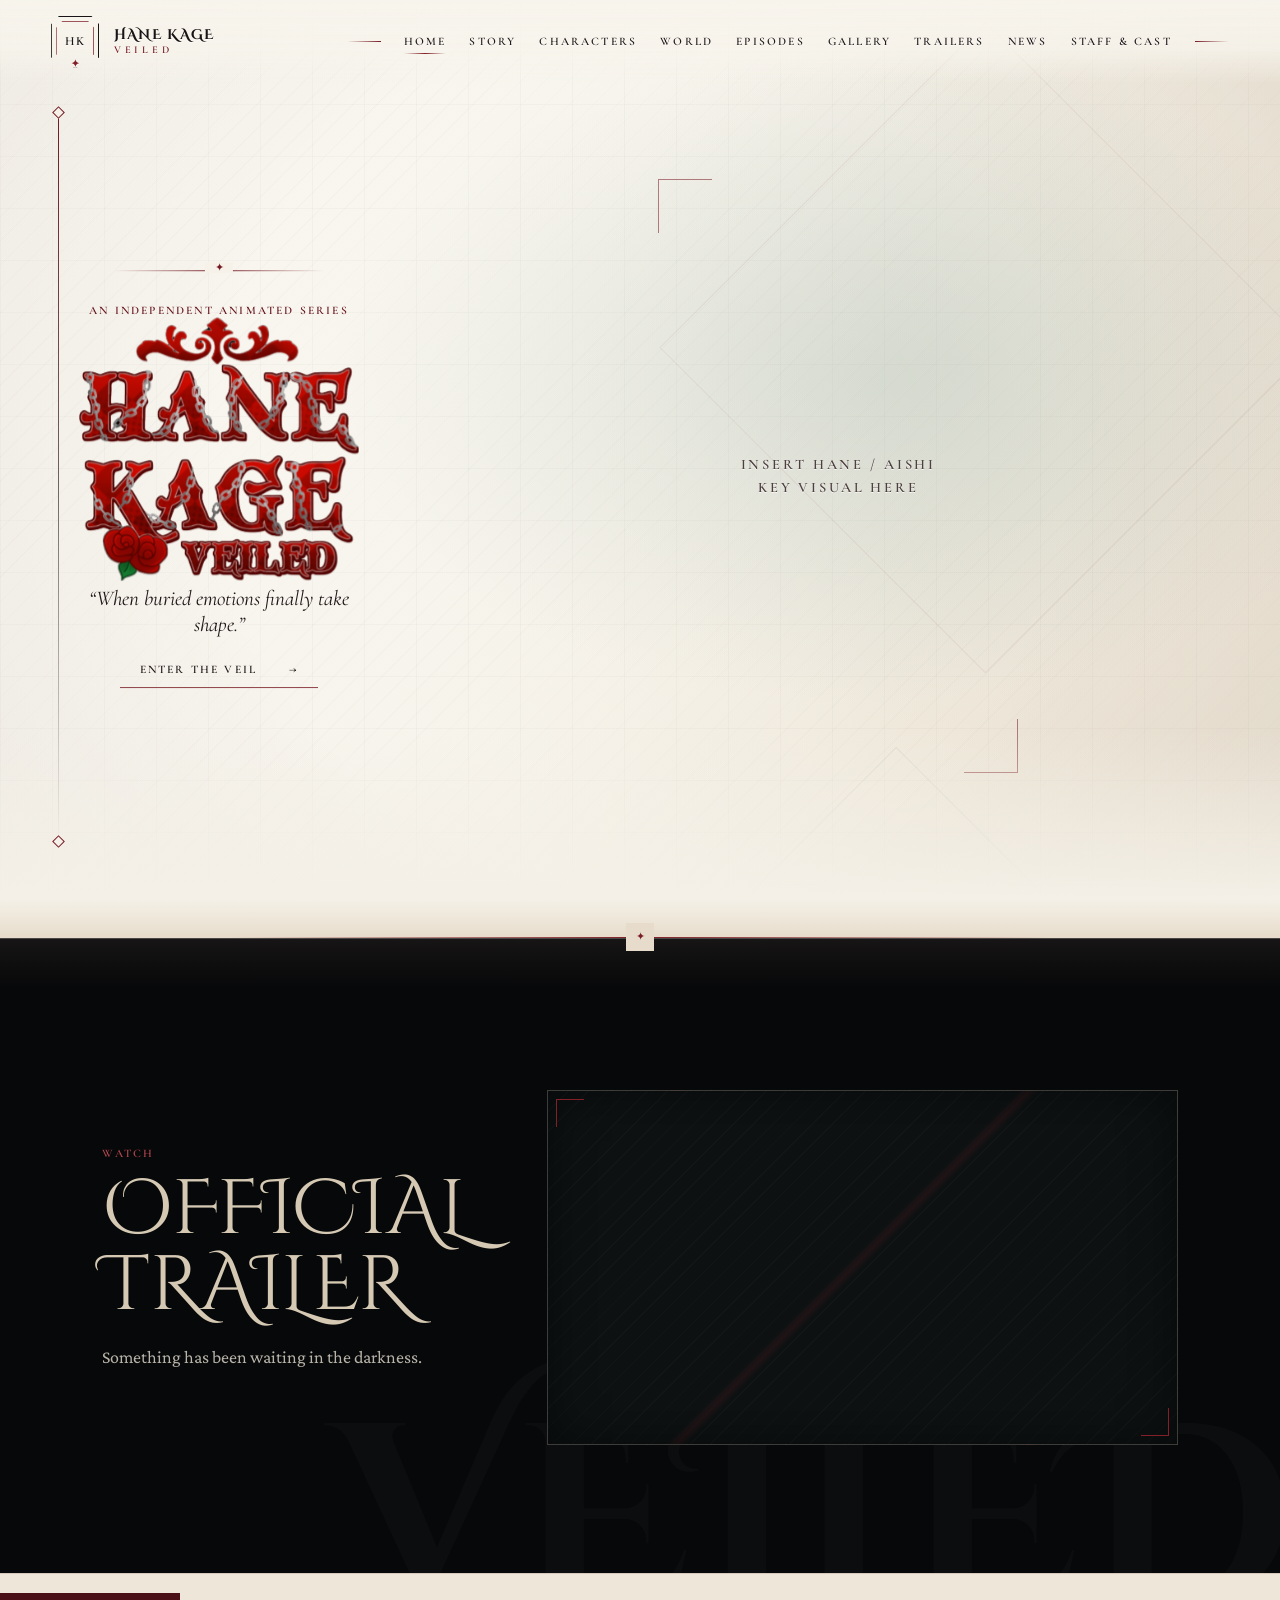
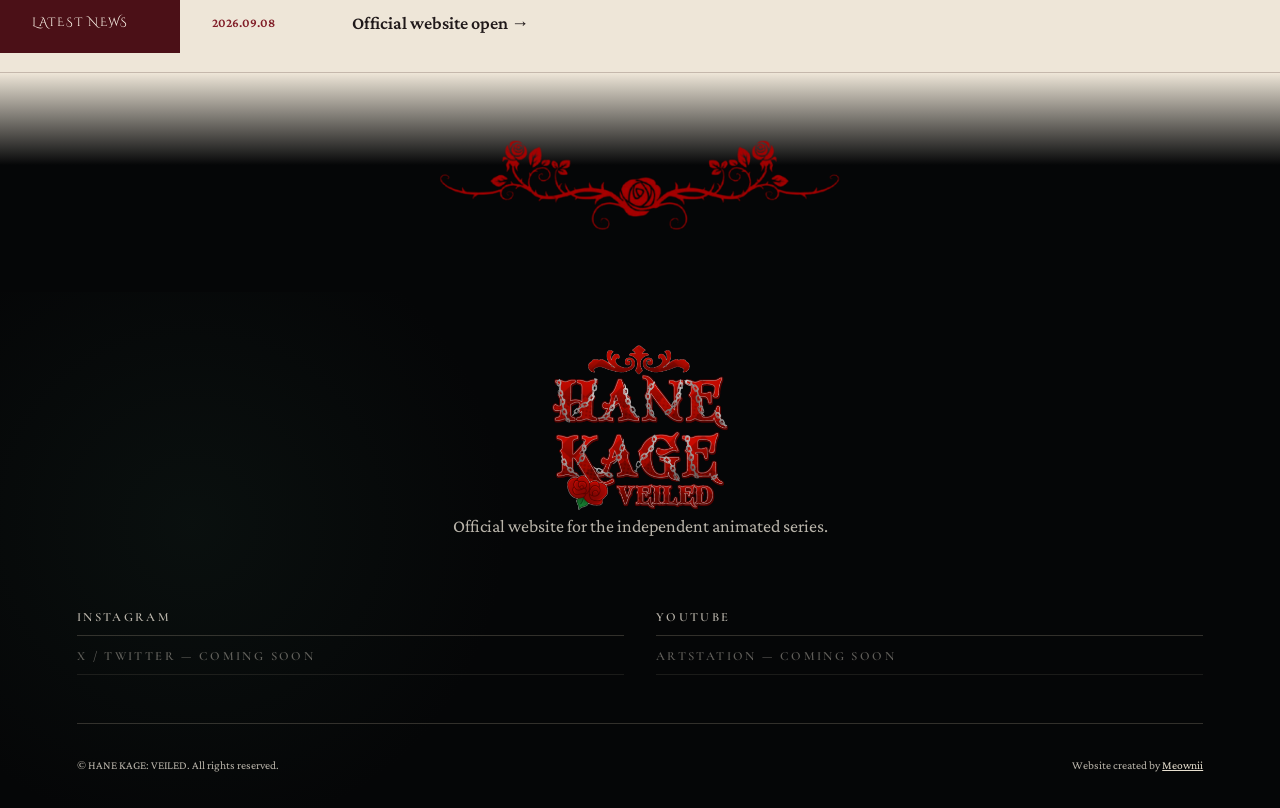
==== main.html @ abb4d06c "Add files via upload" ====
<!DOCTYPE html>
<html lang="en">
<head>
  <meta charset="UTF-8">
  <meta name="viewport" content="width=device-width, initial-scale=1.0">
  <meta name="description" content="Explore the story, characters and world of HANE KAGE: VEILED.">
  <meta name="theme-color" content="#0b0c0d">
  <title>HANE KAGE: VEILED — Archive</title>
  <!-- main.html is only for explicit archive hashes. Bare or invalid routes
       return to the true Home entry before any archive markup is painted. -->
  <script>
    (() => {
      const archiveRoutes = new Set(["story", "characters", "world", "episodes", "gallery", "trailers", "news", "staff"]);
      const requestedRoute = window.location.hash.slice(1).toLowerCase();
      const redirectToHome = () => window.location.replace("index.html");

      if (!archiveRoutes.has(requestedRoute)) redirectToHome();
      window.addEventListener("pageshow", () => {
        const restoredRoute = window.location.hash.slice(1).toLowerCase();
        if (!archiveRoutes.has(restoredRoute)) redirectToHome();
      });
    })();
  </script>
  <link rel="preconnect" href="https://fonts.googleapis.com">
  <link rel="preconnect" href="https://fonts.gstatic.com" crossorigin>
  <link href="https://fonts.googleapis.com/css2?family=Cinzel+Decorative:wght@400;700&family=Cormorant+Garamond:ital,wght@0,400;0,500;0,600;1,400;1,500&family=Crimson+Pro:ital,wght@0,400;0,500;0,600;1,400&display=swap" rel="stylesheet">
  <link rel="stylesheet" href="css/style.css?v=20260911-world">
  <link rel="stylesheet" href="css/responsive.css?v=20260910-final">
</head>
<body class="archive-page">
  <a class="skip-link" href="#sectionContent">Skip to content</a>
  <header class="site-header site-header--inner" id="siteHeader">
    <a class="header-mark" href="index.html?from=archive" aria-label="Hane Kage: Veiled home">
      <span class="header-mark__crest" aria-hidden="true"><span>HK</span></span>
      <span class="header-mark__text">HANE KAGE<br><small>VEILED</small></span>
    </a>
    <button class="menu-toggle" type="button" aria-label="Open navigation" aria-expanded="false" aria-controls="primaryNav">
      <span></span><span></span><span></span>
    </button>
    <nav class="primary-nav" id="primaryNav" aria-label="Primary navigation">
      <a href="index.html?from=archive">Home</a>
      <a href="#story" data-section-link="story">Story</a>
      <a href="#characters" data-section-link="characters">Characters</a>
      <a href="#world" data-section-link="world">World</a>
      <a href="#episodes" data-section-link="episodes">Episodes</a>
      <a href="#gallery" data-section-link="gallery">Gallery</a>
      <a href="#trailers" data-section-link="trailers">Trailers</a>
      <a href="#news" data-section-link="news">News</a>
      <a href="#staff" data-section-link="staff">Staff &amp; Cast</a>
    </nav>
  </header>

  <main class="archive" id="sectionContent">
    <aside class="archive-rail" aria-hidden="true">
      <span>HANE KAGE: VEILED</span><i></i><span>OFFICIAL ARCHIVE</span>
    </aside>

    <!-- STORY SECTION -->
    <section class="content-section" id="story" data-section="story" aria-labelledby="storyTitle" hidden>
      <div class="section-hero">
        <p class="eyebrow">01 / The forgotten past</p>
        <h1 id="storyTitle">Story</h1>
        <blockquote>Some memories should stay buried.</blockquote>
      </div>
      <div class="story-layout">
        <div class="story-lead">
          <p>Years after Hane Kage mysteriously disappears, his childhood friend Aishi returns to the old Kage family mansion searching for answers.</p>
          <p>But the mansion is no longer the place he remembers. Familiar faces return, unfamiliar people appear, and a mysterious Shadow seems to know more about Hane than anyone should.</p>
        </div>
        <!-- STORY IMAGE -->
        <!-- FUTURE IMAGE FILE: images/story-image.jpg -->
        <div class="placeholder placeholder--story" data-image-path="images/story-image.jpg" data-image-position="center">INSERT STORY IMAGE HERE</div>
        <div class="story-intro">
          <span class="vertical-label">Introduction</span>
          <div>
            <p><strong>HANE KAGE: VEILED</strong> is an independent animated series combining psychological mystery, dark fantasy, supernatural elements, and drama.</p>
            <p>The story follows Aishi, who returns years after the mysterious disappearance of his childhood friend, Hane Kage.</p>
            <p>As Aishi searches for answers, strange phenomena begin to emerge, revealing forgotten memories and secrets connected to Hane's past. Somewhere within the mystery, a strange Shadow watches from the darkness.</p>
          </div>
        </div>
      </div>
      <div class="story-meta">
        <div><h2>Genre</h2><p>Psychological Mystery · Dark Fantasy · Supernatural · Drama · Horror</p></div>
        <div><h2>Themes</h2><p>Friendship · Identity · Memory · Imagination · Obsession · Hidden Emotions</p></div>
      </div>
    </section>

    <!-- CHARACTERS SECTION: content is generated by characters.js -->
    <section class="content-section" id="characters" data-section="characters" aria-labelledby="charactersTitle" hidden>
      <div class="section-hero"><p class="eyebrow">02 / Faces behind the veil</p><h1 id="charactersTitle">Characters</h1><blockquote>Everyone remembers a different truth.</blockquote></div>
      <div class="character-stage">
        <div class="character-stage__image" id="characterImage" role="img" aria-label="Character image placeholder">INSERT LARGE CHARACTER IMAGE HERE</div>
        <div class="character-stage__info" aria-live="polite">
          <span class="character-index" id="characterIndex">01 / 04</span>
          <p class="eyebrow" id="characterSubtitle">The absent heart</p>
          <h2 id="characterName">Hane Kage</h2>
          <p id="characterDescription"></p>
          <dl class="character-facts" id="characterFacts"></dl>
          <div class="character-controls">
            <button id="previousCharacter" type="button" aria-label="Previous character">← Previous</button>
            <button id="nextCharacter" type="button" aria-label="Next character">Next →</button>
          </div>
        </div>
      </div>
      <div class="character-selectors" id="characterSelectors" aria-label="Choose a character"></div>
      <!-- DETAILED CHARACTER PROFILE: content is generated by characters.js -->
      <div class="character-record" id="characterRecord" aria-live="polite"></div>
    </section>

    <!-- WORLD SECTION -->
    <section class="content-section" id="world" data-section="world" aria-labelledby="worldTitle" hidden>
      <div class="section-hero"><p class="eyebrow">03 / Places and relics</p><h1 id="worldTitle">World</h1><blockquote>Every corner holds a secret.</blockquote></div>
      <div class="world-introduction">
        <h2>The World</h2>
        <p>“The world of <strong>HANE KAGE: VEILED</strong> explores the boundaries between memory, imagination, identity, and reality.”</p>
      </div>
      <div class="world-grid">
        <article class="world-entry"><span>01</span><!-- FUTURE IMAGE FILE: images/world/world-mansion.jpg --><div class="placeholder placeholder--world" data-image-path="images/world/world-mansion.jpg">INSERT WORLD IMAGE HERE</div><h2>Kage Mansion</h2><p>The old Kage family mansion is one of the most important locations in the story. Its halls contain forgotten memories, strange occurrences, and secrets connected to Hane's disappearance.</p></article>
        <article class="world-entry"><span>02</span><img class="world-image" src="images/world/world-shadow.png" alt="A mysterious shadow cast across the floor" loading="lazy"><h2>The Shadow</h2><p>A mysterious supernatural presence whose connection to Hane remains unknown.</p></article>
        <article class="world-entry"><span>03</span><img class="world-image" src="images/world/world-drawings.png" alt="A collection of childhood drawings" loading="lazy"><h2>The Drawings</h2><p>Childhood creations that begin appearing in ways that should not be possible.</p></article>
        <article class="world-entry"><span>04</span><!-- FUTURE IMAGE FILE: images/world/world-diary.jpg --><div class="placeholder placeholder--world" data-image-path="images/world/world-diary.jpg">INSERT WORLD IMAGE HERE</div><h2>The Diary</h2><p>An old personal record containing memories and emotions that may hold the key to the past.</p></article>
        <article class="world-entry"><span>05</span><!-- FUTURE IMAGE FILE: images/world/world-memories.jpg --><div class="placeholder placeholder--world" data-image-path="images/world/world-memories.jpg">INSERT WORLD IMAGE HERE</div><h2>Memories</h2><p>Fragments of the past begin appearing throughout the story.</p></article>
      </div>
    </section>

    <!-- EPISODES SECTION: list is generated by news.js -->
    <section class="content-section" id="episodes" data-section="episodes" aria-labelledby="episodesTitle" hidden>
      <div class="section-hero"><p class="eyebrow">04 / Chapter records</p><h1 id="episodesTitle">Episodes</h1><blockquote>The story has just begun.</blockquote></div>
      <div class="episode-list" id="episodeList"></div>
    </section>

    <!-- GALLERY SECTION: items are generated by gallery.js -->
    <section class="content-section" id="gallery" data-section="gallery" aria-labelledby="galleryTitle" hidden>
      <div class="section-hero"><p class="eyebrow">05 / Production archive</p><h1 id="galleryTitle">Gallery</h1><blockquote>Fragments from beyond the curtain.</blockquote></div>
      <div class="gallery-grid" id="galleryGrid"></div>
    </section>

    <!-- TRAILERS SECTION -->
    <section class="content-section" id="trailers" data-section="trailers" aria-labelledby="trailersTitle" hidden>
      <div class="section-hero"><p class="eyebrow">06 / Moving pictures</p><h1 id="trailersTitle">Trailers</h1><blockquote>Something has been waiting in the darkness.</blockquote></div>
      <div class="trailer-feature">
        <!-- OFFICIAL TRAILER: replace the video ID in this iframe to update it later. -->
        <div class="placeholder placeholder--video" style="min-height:0; padding:0; aspect-ratio:16 / 9; overflow:hidden;">
          <iframe
            src="https://www.youtube-nocookie.com/embed/P8-jnPetMYs"
            title="HANE KAGE: VEILED — Official Trailer"
            style="width:100%; height:100%; border:0;"
            loading="lazy"
            allow="accelerometer; autoplay; clipboard-write; encrypted-media; gyroscope; picture-in-picture; web-share"
            referrerpolicy="strict-origin-when-cross-origin"
            allowfullscreen>
          </iframe>
        </div>
        <div><span class="eyebrow">Main Film</span><h2>Official Trailer</h2><p>Now available</p><a class="ornament-button" href="https://youtu.be/P8-jnPetMYs?si=Wj8KlohcG8zUuPF5" target="_blank" rel="noopener noreferrer">Watch the trailer</a></div>
      </div>
      <div class="teaser-list">
        <div><span>01</span><strong>Official Trailer</strong><em>Now available</em></div>
        <div><span>02</span><strong>Teaser 01</strong><em>Coming Soon</em></div>
        <div><span>03</span><strong>Teaser 02</strong><em>Coming Soon</em></div>
      </div>
    </section>

    <!-- NEWS SECTION: cards are generated by news.js -->
    <section class="content-section" id="news" data-section="news" aria-labelledby="newsTitle" hidden>
      <div class="section-hero"><p class="eyebrow">07 / Latest transmissions</p><h1 id="newsTitle">News</h1><blockquote>Messages from behind the veil.</blockquote></div>
      <div class="news-list" id="newsList"></div>
    </section>

    <!-- STAFF & CAST SECTION -->
    <section class="content-section" id="staff" data-section="staff" aria-labelledby="staffTitle" hidden>
      <div class="section-hero"><p class="eyebrow">08 / Production record</p><h1 id="staffTitle">Staff &amp; Cast</h1><blockquote>The voices and hands behind the story.</blockquote></div>
      <div class="credits-layout">
        <div class="credits-column">
          <h2>Staff</h2>
          <dl class="credit-list">
            <div><dt>Creator / Director</dt><dd>Sato / Sakurane Satto / SatoChan</dd></div>
            <div><dt>Original Story &amp; Writing</dt><dd>Sato / Sakurane Satto / SatoChan</dd></div>
            <div><dt>Character Design</dt><dd>Sato / Sakurane Satto / SatoChan</dd></div>
            <div><dt>Art &amp; Illustration</dt><dd>Sato / Sakurane Satto / SatoChan</dd></div>
            <div><dt>Animation</dt><dd>Sato / Sakurane Satto / SatoChan</dd></div>
            <div><dt>Storyboard &amp; Animatic</dt><dd>Sato / Sakurane Satto / SatoChan</dd></div>
            <div><dt>Background Art</dt><dd>KojikaArt</dd></div>
            <div><dt>Editing &amp; Compositing</dt><dd>Editor: Hao<br>Art Compositor: Sato / Sakurane Satto / SatoChan</dd></div>
            <div><dt>Music</dt><dd>HAIVIMOX<br>Xen Naomi</dd></div>
            <div><dt>Sound Design</dt><dd>TBA</dd></div>
            <div><dt>Production</dt><dd>Sato / Sakurane Satto / SatoChan</dd></div>
          </dl>
        </div>
        <div class="credits-column">
          <h2>Cast</h2>
          <h3>Portuguese</h3>
          <dl class="credit-list credit-list--cast">
            <div><dt>Hane</dt><dd>KookyeChan</dd></div><div><dt>Aishi</dt><dd>Nando Rocha</dd></div><div><dt>Aishi — Kid</dt><dd>Ovelha de algodão</dd></div><div><dt>Shadow Hane</dt><dd>Washerdubs</dd></div><div><dt>Seal</dt><dd>Nyvisk_</dd></div>
          </dl>
          <h3>English</h3>
          <dl class="credit-list credit-list--cast">
            <div><dt>Hane</dt><dd>KookyeChan</dd></div><div><dt>Aishi</dt><dd>TBA</dd></div><div><dt>Aishi — Kid</dt><dd>TBA</dd></div><div><dt>Hane Shadow</dt><dd>TBA</dd></div><div><dt>Seal</dt><dd>TBA</dd></div>
          </dl>
        </div>
      </div>
      <div class="staff-photos" aria-label="Staff image placeholders">
        <!-- FUTURE IMAGE FILES: images/staff-01.jpg, staff-02.jpg and staff-03.jpg -->
        <div class="placeholder" data-image-path="images/staff-01.jpg">INSERT STAFF IMAGE HERE</div><div class="placeholder" data-image-path="images/staff-02.jpg">INSERT STAFF IMAGE HERE</div><div class="placeholder" data-image-path="images/staff-03.jpg">INSERT STAFF IMAGE HERE</div>
      </div>
    </section>
  </main>

  <!-- ROSE SECTION DIVIDER: decorative boundary between the archive and footer -->
  <div class="rose-divider rose-divider--archive" aria-hidden="true">
    <img src="images/decorations/rose-divider.png" alt="">
  </div>

  <footer class="site-footer">
    <div class="footer-brand"><img src="images/logo.png" alt="HANE KAGE: VEILED"><p>Official website for the independent animated series.</p></div>
    <div class="footer-socials" aria-label="Social links">
      <a href="https://www.instagram.com/hanekage_veiled_oficial" target="_blank" rel="noopener noreferrer">Instagram</a>
      <a href="https://youtube.com/@hanekageanimation" target="_blank" rel="noopener noreferrer">YouTube</a>
      <span aria-disabled="true">X / Twitter — Coming Soon</span><span aria-disabled="true">ArtStation — Coming Soon</span>
    </div>
    <div class="footer-legal"><span>© HANE KAGE: VEILED. All rights reserved.</span><span>Website created by <a href="https://meownii0.neocities.org/" target="_blank" rel="noopener noreferrer">Meownii</a></span></div>
  </footer>

  <!-- GALLERY LIGHTBOX -->
  <div class="lightbox" id="lightbox" role="dialog" aria-modal="true" aria-label="Gallery image viewer" hidden>
    <button class="lightbox__close" id="lightboxClose" type="button" aria-label="Close image viewer">×</button>
    <button class="lightbox__previous" id="lightboxPrevious" type="button" aria-label="Previous image">←</button>
    <div class="lightbox__image" id="lightboxImage" role="img">INSERT GALLERY IMAGE HERE</div>
    <p id="lightboxCaption"></p>
    <button class="lightbox__next" id="lightboxNext" type="button" aria-label="Next image">→</button>
  </div>

  <script src="js/characters.js?v=20260912-images"></script>
  <script src="js/news.js?v=20260912-media"></script>
  <script src="js/gallery.js?v=20260912-gallery"></script>
  <script src="js/main.js?v=20260912-images"></script>
</body>
</html>
---- css/style.css ----
/* ==================================================
   HANE KAGE: VEILED — MAIN STYLES
   Edit the color variables below to retheme the site.
   ================================================== */
:root {
  --ink: #0b0c0d;
  --charcoal: #141719;
  --charcoal-2: #202427;
  --blood: #711f29;
  --blood-dark: #41151c;
  --petroleum: #173b42;
  --forest: #243b32;
  --silver: #aeb5b4;
  --paper: #f4f1e9;
  --aged: #d8d0bf;
  --white: #fff;
  --line: rgba(174, 181, 180, .32);
  --display: "Cinzel", Georgia, serif;
  --literary: "Libre Caslon Display", Georgia, serif;
  --body: "Inter", Arial, sans-serif;
  --header-height: 84px;
  --ease: cubic-bezier(.2, .75, .2, 1);
}

*, *::before, *::after { box-sizing: border-box; }
html { scroll-behavior: smooth; }
body { margin: 0; min-width: 320px; overflow-x: hidden; color: var(--ink); background: var(--paper); font-family: var(--body); font-size: 16px; line-height: 1.7; }
body.menu-open {
  position: fixed;
  left: 0;
  right: 0;
  width: 100%;
  overflow: hidden;
}
a { color: inherit; }
button, a { -webkit-tap-highlight-color: transparent; }
button { font: inherit; }
img { display: block; max-width: 100%; }
::selection { color: var(--white); background: var(--blood); }

.skip-link { position: fixed; z-index: 10000; left: 1rem; top: -5rem; padding: .7rem 1rem; color: var(--white); background: var(--blood); }
.skip-link:focus { top: 1rem; }
:focus-visible { outline: 2px solid #c65c65; outline-offset: 4px; }
.visually-hidden { position: absolute !important; width: 1px; height: 1px; overflow: hidden; clip: rect(0 0 0 0); white-space: nowrap; }

/* Styled placeholders show exactly where future artwork belongs. */
.placeholder { display: grid; place-items: center; min-height: 160px; padding: 1.5rem; border: 1px solid currentColor; color: #756f65; background: repeating-linear-gradient(135deg, rgba(10,12,13,.025) 0 1px, transparent 1px 13px); font: 600 clamp(.68rem, 1vw, .82rem)/1.4 var(--display); letter-spacing: .13em; text-align: center; }
.placeholder--dark { color: var(--aged); background-color: var(--ink); }

/* INTRO */
.intro-screen { position: fixed; inset: 0; z-index: 9999; display: grid; place-items: center; color: var(--aged); background: var(--ink); opacity: 0; visibility: hidden; pointer-events: none; }
.intro-screen.play { visibility: visible; animation: introCurtain 3.2s var(--ease) forwards; }
.intro-logo { width: min(520px, 72vw); min-height: 180px; opacity: 0; }
.intro-screen.play .intro-logo { animation: introLogo 2.7s var(--ease) forwards; }
@keyframes introCurtain { 0%, 82% { opacity: 1; } 100% { opacity: 0; visibility: hidden; } }
@keyframes introLogo { 0%, 8% { opacity: 0; filter: blur(8px); transform: scale(.98); } 36%, 69% { opacity: 1; filter: blur(0); transform: scale(1); text-shadow: 0 0 30px rgba(255,255,255,.16); } 100% { opacity: 0; } }

/* HEADER AND NAVIGATION */
.site-header { position: relative; z-index: 100; display: flex; align-items: center; justify-content: space-between; min-height: var(--header-height); padding: .8rem clamp(1.2rem, 4vw, 4.5rem); }
.site-header--home { position: absolute; inset: 0 0 auto; color: var(--ink); }
.site-header--inner { position: sticky; top: 0; color: var(--aged); background: rgba(11,12,13,.96); border-bottom: 1px solid var(--line); backdrop-filter: blur(12px); }
.header-mark { display: flex; align-items: center; gap: .75rem; text-decoration: none; font: 600 .85rem/1.05 var(--display); letter-spacing: .12em; }
.header-mark__crest { display: grid; place-items: center; width: 44px; height: 44px; border: 1px solid currentColor; transform: rotate(45deg); font-size: .66rem; letter-spacing: .04em; }
.header-mark__crest::first-line { transform: rotate(-45deg); }
.header-mark__text small { font-size: .65rem; letter-spacing: .38em; color: var(--blood); }
.primary-nav { display: flex; align-items: center; gap: clamp(.75rem, 1.8vw, 1.8rem); }
.primary-nav a { position: relative; padding: .7rem 0; text-decoration: none; text-transform: uppercase; font: 600 .68rem/1 var(--display); letter-spacing: .13em; }
.primary-nav a::after { content: ""; position: absolute; left: 50%; bottom: .28rem; width: 0; height: 1px; background: var(--blood); transition: width .3s var(--ease), left .3s var(--ease); }
.primary-nav a:hover::after, .primary-nav a.active::after { left: 0; width: 100%; }
.menu-toggle { display: none; width: 48px; height: 48px; padding: 11px; border: 1px solid currentColor; color: inherit; background: transparent; cursor: pointer; }
.menu-toggle span { display: block; width: 100%; height: 1px; margin: 6px 0; background: currentColor; transition: .3s var(--ease); }

/* HOME — white by request until the key art is finished. */
.hero { position: relative; display: grid; grid-template-columns: minmax(280px, .88fr) 1.12fr; min-height: 100svh; padding: calc(var(--header-height) + 5rem) clamp(1.2rem, 6vw, 7rem) 5rem; overflow: hidden; background: #fff; }
.hero::before { content: ""; position: absolute; inset: 0; opacity: .6; pointer-events: none; background-image: linear-gradient(rgba(12,13,14,.035) 1px, transparent 1px), linear-gradient(90deg, rgba(12,13,14,.035) 1px, transparent 1px); background-size: 42px 42px; mask-image: linear-gradient(to right, #000, transparent 70%); }
.hero__lines { position: absolute; inset: 12% auto 6% 4.5%; width: 1px; background: var(--ink); }
.hero__lines::before, .hero__lines::after { content: ""; position: absolute; left: -4px; width: 9px; height: 9px; border: 1px solid var(--ink); transform: rotate(45deg); background: #fff; }
.hero__lines::before { top: 0; } .hero__lines::after { bottom: 0; }
.hero__copy { position: relative; z-index: 2; align-self: center; padding-right: clamp(1rem, 5vw, 5rem); }
.eyebrow { margin: 0 0 .8rem; color: var(--blood); font: 600 .72rem/1.4 var(--display); letter-spacing: .22em; text-transform: uppercase; }
.hero__logo { width: min(100%, 560px); min-height: clamp(150px, 22vw, 270px); margin: 1.5rem 0; color: var(--ink); background-color: rgba(255,255,255,.72); }
.hero blockquote { max-width: 440px; margin: 2rem 0; font: italic clamp(1.35rem, 2.3vw, 2.2rem)/1.25 var(--literary); }
.ornament-link, .ornament-button { display: inline-flex; align-items: center; gap: 2rem; padding: .85rem 1.1rem; border: 0; border-left: 3px solid var(--blood); text-decoration: none; text-transform: uppercase; font: 600 .72rem/1 var(--display); letter-spacing: .16em; background: transparent; cursor: pointer; }
.ornament-link:hover { color: var(--blood); }
.hero__visual { position: relative; z-index: 1; display: grid; place-items: center; align-self: stretch; min-height: 62vh; color: #706e69; border: 1px solid #a9a59e; background: #fff; font: 600 clamp(.72rem, 1.2vw, .95rem)/1.6 var(--display); letter-spacing: .16em; text-align: center; clip-path: polygon(7% 0, 100% 0, 100% 93%, 93% 100%, 0 100%, 0 7%); }
.hero__visual::before, .hero__visual::after { content: ""; position: absolute; width: 28%; aspect-ratio: 1; border: 1px solid var(--blood); opacity: .32; transform: rotate(45deg); }
.hero__visual::before { top: -18%; right: -10%; } .hero__visual::after { bottom: -22%; left: -8%; }
.hero__chapter { position: absolute; right: 1rem; top: 42%; display: flex; align-items: center; gap: .8rem; writing-mode: vertical-rl; text-transform: uppercase; font: .6rem/1 var(--display); letter-spacing: .18em; }
.hero__chapter strong { color: var(--blood); font-size: 1.6rem; }
.hero__scroll { position: absolute; bottom: 1.5rem; left: 50%; color: #686868; font: .6rem/1 var(--display); letter-spacing: .2em; text-transform: uppercase; }

.section-dark { color: var(--aged); background: var(--ink); }
.home-trailer { position: relative; display: grid; grid-template-columns: .65fr 1.35fr; gap: clamp(2rem, 6vw, 7rem); padding: clamp(5rem, 10vw, 10rem) clamp(1.2rem, 8vw, 9rem); overflow: hidden; }
.home-trailer::after { content: "VEILED"; position: absolute; right: -1rem; bottom: -5rem; color: rgba(255,255,255,.025); font: 700 clamp(7rem, 20vw, 18rem)/1 var(--display); }
.section-number { position: absolute; top: 2rem; left: 2.5rem; color: #4d5555; font: .75rem/1 var(--display); letter-spacing: .3em; }
.home-trailer h2 { margin: 0; font: 500 clamp(2.7rem, 6vw, 6.5rem)/.98 var(--display); text-transform: uppercase; }
.home-trailer__heading { align-self: center; position: relative; z-index: 2; }
.home-trailer__heading > p:last-child { max-width: 390px; color: var(--silver); }
.trailer-poster { position: relative; z-index: 2; display: block; color: var(--aged); text-decoration: none; }
.placeholder--media { min-height: clamp(280px, 42vw, 580px); color: var(--aged); border-color: #687070; background-color: #111719; }
.play-button { position: absolute; left: 50%; top: 50%; display: grid; place-items: center; width: 82px; height: 82px; border: 1px solid var(--aged); border-radius: 50%; color: var(--white); background: rgba(113,31,41,.8); transform: translate(-50%,-50%); transition: transform .35s var(--ease), background .35s; }
.trailer-poster:hover .play-button { transform: translate(-50%,-50%) scale(1.08); background: var(--blood); }
.trailer-poster__label { position: absolute; right: 1rem; bottom: 1rem; text-transform: uppercase; font: .7rem/1 var(--display); letter-spacing: .16em; }
.home-news-strip { display: grid; grid-template-columns: 180px 140px 1fr; align-items: center; min-height: 100px; border-bottom: 1px solid #d0cbc0; background: var(--paper); }
.home-news-strip > * { padding: 1.5rem 2rem; }
.home-news-strip__title { color: var(--white); background: var(--blood-dark); text-transform: uppercase; font: .72rem/1 var(--display); letter-spacing: .15em; }
.home-news-strip time { color: var(--blood); font-size: .8rem; }
.home-news-strip a { text-decoration: none; }

/* INTERNAL ARCHIVE */
.archive-page { color: var(--aged); background: var(--ink); }
.archive { position: relative; min-height: 80vh; padding-left: 44px; background-image: radial-gradient(circle at 83% 18%, rgba(23,59,66,.28), transparent 28%), linear-gradient(135deg, transparent 48%, rgba(255,255,255,.018) 49%, transparent 50%); }
.archive-rail { position: fixed; z-index: 20; left: 0; top: var(--header-height); bottom: 0; display: flex; align-items: center; justify-content: center; gap: 1rem; width: 44px; color: #6d7473; border-right: 1px solid var(--line); background: var(--ink); writing-mode: vertical-rl; font: .58rem/1 var(--display); letter-spacing: .18em; }
.archive-rail i { display: block; width: 1px; height: 70px; background: var(--blood); }
.content-section { min-height: 80vh; padding: clamp(4rem, 7vw, 8rem) clamp(1.25rem, 8vw, 9rem); animation: sectionIn .55s var(--ease); }
.content-section[hidden] { display: none; }
@keyframes sectionIn { from { opacity: 0; transform: translateY(10px); } to { opacity: 1; transform: none; } }
.section-hero { position: relative; margin-bottom: clamp(3rem, 6vw, 6rem); padding-bottom: 2rem; border-bottom: 1px solid var(--line); }
.section-hero::after { content: ""; position: absolute; left: 0; bottom: -1px; width: min(180px, 28vw); height: 2px; background: var(--blood); }
.section-hero h1 { margin: 0; color: var(--paper); font: 500 clamp(3.4rem, 9vw, 9rem)/.9 var(--display); letter-spacing: -.04em; text-transform: uppercase; }
.section-hero blockquote { position: absolute; right: 0; bottom: 1.8rem; max-width: 410px; margin: 0; color: var(--silver); font: italic clamp(1.15rem, 2vw, 1.65rem)/1.25 var(--literary); text-align: right; }

/* STORY */
.story-layout { display: grid; grid-template-columns: .8fr 1.2fr; gap: clamp(2rem, 6vw, 7rem); align-items: start; }
.story-lead { align-self: center; color: var(--paper); font: clamp(1.25rem, 2.2vw, 2rem)/1.45 var(--literary); }
.story-lead p:first-child::first-letter { float: left; margin: .12em .12em 0 0; color: var(--blood); font: 5rem/.75 var(--display); }
.placeholder--story { min-height: 520px; color: var(--silver); background-color: #111719; }
.story-intro { grid-column: 1 / -1; display: grid; grid-template-columns: 45px 1fr; gap: 2rem; max-width: 900px; margin: 3rem auto; }
.vertical-label { padding-top: .3rem; border-right: 1px solid var(--blood); writing-mode: vertical-rl; color: var(--blood); font: .65rem/1 var(--display); letter-spacing: .22em; text-transform: uppercase; }
.story-intro p { color: var(--silver); }
.story-meta { display: grid; grid-template-columns: 1fr 1fr; gap: 1px; margin-top: 5rem; background: var(--line); border: 1px solid var(--line); }
.story-meta > div { padding: 2rem; background: var(--ink); }
.story-meta h2 { margin: 0 0 .8rem; color: var(--paper); font: 500 1.2rem/1 var(--display); text-transform: uppercase; }
.story-meta p { margin: 0; color: var(--silver); }

/* CHARACTERS */
.character-stage { display: grid; grid-template-columns: 1.15fr .85fr; min-height: 650px; border: 1px solid var(--line); background: linear-gradient(125deg, #13191b, #0d0e0f 58%); }
.character-stage__image { position: relative; display: grid; place-items: center; min-height: 650px; overflow: hidden; color: var(--silver); border-right: 1px solid var(--line); background: repeating-linear-gradient(135deg, rgba(255,255,255,.025) 0 1px, transparent 1px 16px); font: .78rem/1.5 var(--display); letter-spacing: .15em; text-align: center; transition: opacity .2s; }
.character-stage__image.switching, .character-stage__info.switching { opacity: .1; }
.character-stage__image::after { content: "CHARACTER VISUAL"; position: absolute; left: 1rem; bottom: 1rem; color: #59605e; writing-mode: vertical-rl; font: .58rem/1 var(--display); letter-spacing: .17em; }
.character-stage__info { align-self: center; padding: clamp(2rem, 5vw, 5rem); transition: opacity .2s; }
.character-index { color: #68706f; font: .65rem/1 var(--display); letter-spacing: .22em; }
.character-stage h2 { margin: .3rem 0 1.5rem; color: var(--paper); font: 500 clamp(2.6rem, 5vw, 5.8rem)/.95 var(--display); }
.character-stage__info > p:not(.eyebrow) { color: var(--silver); }
.character-facts { margin: 2rem 0; border-top: 1px solid var(--line); }
.character-facts div { display: grid; grid-template-columns: 90px 1fr; padding: .75rem 0; border-bottom: 1px solid var(--line); }
.character-facts dt { color: var(--blood); font: .65rem/1.5 var(--display); letter-spacing: .12em; text-transform: uppercase; }
.character-facts dd { margin: 0; color: var(--paper); }
.character-controls { display: flex; justify-content: space-between; gap: 1rem; }
.character-controls button { padding: .8rem 0; border: 0; color: var(--aged); background: transparent; text-transform: uppercase; font: .65rem/1 var(--display); letter-spacing: .12em; cursor: pointer; }
.character-controls button:hover { color: #d46770; }
.character-selectors { display: grid; grid-template-columns: repeat(4, 1fr); gap: 1px; margin-top: 1px; background: var(--line); }
.character-selector { position: relative; min-height: 180px; padding: 1rem; overflow: hidden; border: 0; color: var(--aged); background: var(--charcoal); text-align: left; cursor: pointer; }
.character-selector::before { content: "INSERT CHARACTER THUMBNAIL HERE"; display: grid; place-items: center; min-height: 100px; margin-bottom: .8rem; color: #68706f; border: 1px solid var(--line); font: .55rem/1.4 var(--display); letter-spacing: .1em; text-align: center; }
.character-selector strong { display: block; font: 500 .85rem/1.3 var(--display); text-transform: uppercase; }
.character-selector small { color: var(--silver); }
.character-selector.active { background: var(--blood-dark); }
.character-selector.active::after { content: ""; position: absolute; inset: 0; border: 1px solid #a15058; pointer-events: none; }

/* WORLD */
.world-grid { display: grid; grid-template-columns: repeat(12, 1fr); gap: clamp(1.2rem, 3vw, 3rem); }
.world-entry { grid-column: span 4; position: relative; margin: 0; padding: 1.2rem; border-top: 1px solid var(--line); background: linear-gradient(to bottom, rgba(255,255,255,.03), transparent); transition: transform .3s var(--ease), border-color .3s; }
.world-entry:nth-child(4), .world-entry:nth-child(5) { grid-column: span 6; }
.world-entry:hover { transform: translateY(-6px); border-color: var(--blood); }
.world-entry > span { color: var(--blood); font: .65rem/1 var(--display); }
.world-entry h2 { margin: 1.3rem 0 .6rem; color: var(--paper); font: 500 clamp(1.4rem, 2vw, 2.1rem)/1.1 var(--display); text-transform: uppercase; }
.world-entry p { color: var(--silver); }
.placeholder--world { min-height: 190px; margin-top: 1rem; color: #6f7776; background: #111719; }
.world-image { width: 100%; aspect-ratio: 16 / 9; margin-top: 1rem; border: 1px solid var(--line); background: #111719; object-fit: contain; object-position: center; }

/* EPISODES */
.episode-list { border-top: 1px solid var(--line); }
.episode-card { display: grid; grid-template-columns: 110px minmax(200px, 330px) 1fr; gap: clamp(1.5rem, 4vw, 4rem); padding: 2.2rem 0; border-bottom: 1px solid var(--line); }
.episode-number { color: var(--blood); font: 500 clamp(2rem, 4vw, 4rem)/1 var(--display); }
.episode-thumb { min-height: 180px; color: #6f7776; background: #111719; }
.episode-info span { color: var(--silver); font: .65rem/1 var(--display); letter-spacing: .14em; text-transform: uppercase; }
.episode-info h2 { margin: .55rem 0; color: var(--paper); font: 500 clamp(1.5rem, 3vw, 2.6rem)/1.1 var(--display); text-transform: uppercase; }
.episode-info p { color: var(--silver); }

/* GALLERY */
.gallery-grid { display: grid; grid-template-columns: repeat(12, 1fr); gap: 1rem; }
.gallery-item { grid-column: span 4; position: relative; min-height: 330px; padding: 0; border: 1px solid var(--line); color: var(--aged); background: #111719; cursor: pointer; overflow: hidden; }
.gallery-item:nth-child(1), .gallery-item:nth-child(5) { grid-column: span 8; }
.gallery-item span { position: absolute; inset: 0; display: grid; place-items: center; padding: 1rem; font: .65rem/1.5 var(--display); letter-spacing: .14em; }
.gallery-item::after { content: "+"; position: absolute; right: 1rem; bottom: .5rem; color: var(--paper); font-size: 2rem; transition: transform .3s; }
.gallery-item:hover::after { transform: rotate(90deg); }
.lightbox { position: fixed; z-index: 1000; inset: 0; display: grid; grid-template-columns: 70px minmax(0, 1fr) 70px; grid-template-rows: 1fr auto; align-items: center; gap: 1rem; padding: clamp(1rem, 4vw, 4rem); color: var(--aged); background: rgba(5,6,7,.97); }
.lightbox[hidden] { display: none; }
.lightbox__image { grid-column: 2; min-height: min(70vh, 700px); display: grid; place-items: center; border: 1px solid var(--line); font: .75rem/1.5 var(--display); letter-spacing: .15em; }
.lightbox p { grid-column: 2; margin: 0; text-align: center; }
.lightbox button { border: 1px solid var(--line); color: var(--aged); background: transparent; cursor: pointer; }
.lightbox__close { position: absolute; right: 1.5rem; top: 1.5rem; width: 46px; height: 46px; font-size: 1.5rem; }
.lightbox__previous, .lightbox__next { width: 56px; height: 56px; }

/* TRAILERS */
.trailer-feature { display: grid; grid-template-columns: 1.4fr .6fr; gap: clamp(2rem, 5vw, 5rem); align-items: center; }
.placeholder--video { min-height: clamp(300px, 42vw, 600px); color: var(--silver); background: #111719; }
.trailer-feature h2 { margin: .4rem 0; color: var(--paper); font: 500 clamp(2rem, 4vw, 4rem)/1 var(--display); text-transform: uppercase; }
.ornament-button { margin-top: 1rem; color: var(--silver); }
.ornament-button:disabled { opacity: .5; cursor: not-allowed; }
.teaser-list { margin-top: 5rem; border-top: 1px solid var(--line); }
.teaser-list div { display: grid; grid-template-columns: 70px 1fr auto; align-items: center; gap: 1rem; padding: 1.3rem 0; border-bottom: 1px solid var(--line); }
.teaser-list span { color: var(--blood); }
.teaser-list strong { font-family: var(--display); text-transform: uppercase; }
.teaser-list em { color: var(--silver); font-style: normal; font-size: .78rem; text-transform: uppercase; }

/* NEWS */
.news-list { display: grid; gap: 1px; background: var(--line); border: 1px solid var(--line); }
.news-card { display: grid; grid-template-columns: 180px 1fr minmax(220px, 360px); gap: 2rem; padding: 2rem; background: var(--ink); }
.news-card time { color: var(--blood); font: .72rem/1.5 var(--display); letter-spacing: .1em; }
.news-card h2 { margin: 0 0 .75rem; color: var(--paper); font: 500 clamp(1.35rem, 2.2vw, 2rem)/1.2 var(--display); }
.news-card p { margin: 0; color: var(--silver); }
.news-image { min-height: 180px; color: #6f7776; background: #111719; }
.news-image.has-image { background-position: center; background-size: cover; }

/* CREDITS */
.credits-layout { display: grid; grid-template-columns: 1fr 1fr; gap: clamp(3rem, 8vw, 9rem); }
.credits-column > h2 { margin: 0 0 2rem; padding-bottom: 1rem; color: var(--paper); border-bottom: 1px solid var(--blood); font: 500 clamp(2.5rem, 5vw, 5rem)/1 var(--display); text-transform: uppercase; }
.credits-column h3 { margin: 3rem 0 1rem; color: var(--silver); font: .75rem/1 var(--display); letter-spacing: .18em; text-transform: uppercase; }
.credit-list { margin: 0; }
.credit-list div { padding: 1rem 0; border-bottom: 1px solid var(--line); }
.credit-list dt { color: var(--blood); font: .65rem/1.4 var(--display); letter-spacing: .13em; text-transform: uppercase; }
.credit-list dd { margin: .3rem 0 0; color: var(--paper); font-family: var(--literary); font-size: 1.2rem; line-height: 1.35; }
.credit-list--cast div { display: grid; grid-template-columns: 1fr 1fr; }
.credit-list--cast dd { margin: 0; text-align: right; }
.staff-photos { display: flex; justify-content: flex-end; min-height: 360px; margin-top: 6rem; padding: 3rem 2rem; overflow: hidden; }
.staff-photos .placeholder { width: min(280px, 30vw); min-height: 260px; color: var(--silver); background: #161b1c; box-shadow: 0 20px 50px rgba(0,0,0,.4); transform: rotate(-7deg); }
.staff-photos .placeholder:nth-child(2) { z-index: 2; transform: translate(-25px, 35px) rotate(4deg); }
.staff-photos .placeholder:nth-child(3) { transform: translate(-50px, -18px) rotate(10deg); }

/* FOOTER */
.site-footer { display: grid; grid-template-columns: 1fr 1fr; gap: 3rem; padding: clamp(3rem, 7vw, 7rem) clamp(1.2rem, 6vw, 7rem) 2rem; color: var(--silver); border-top: 1px solid var(--line); background: #08090a; }
.site-footer strong { color: var(--paper); font: 500 clamp(1.4rem, 2.5vw, 2.6rem)/1 var(--display); }
.site-footer p { max-width: 400px; }
.footer-socials { display: grid; grid-template-columns: 1fr 1fr; gap: .7rem 2rem; align-content: start; }
.footer-socials a, .footer-socials span { padding-bottom: .5rem; border-bottom: 1px solid var(--line); text-decoration: none; font: .7rem/1.5 var(--display); letter-spacing: .1em; text-transform: uppercase; }
.footer-socials a:hover { color: var(--paper); border-color: var(--blood); }
.footer-socials span { opacity: .5; }
.footer-legal { grid-column: 1 / -1; display: flex; justify-content: space-between; gap: 1rem; padding-top: 2rem; border-top: 1px solid var(--line); font-size: .72rem; }
.footer-legal a { color: var(--paper); }

@media (prefers-reduced-motion: reduce) {
  html { scroll-behavior: auto; }
  *, *::before, *::after { animation-duration: .01ms !important; animation-iteration-count: 1 !important; transition-duration: .01ms !important; }
}

/* ==================================================
   SECOND DESIGN PASS — GOTHIC ANIME / MEDIEVAL ARCHIVE
   This layer preserves the original layout and systems while
   strengthening typography, atmosphere, ornaments and motion.
   ================================================== */
:root {
  --ink: #070809;
  --charcoal: #101315;
  --charcoal-2: #191e20;
  --blood: #821f29;
  --blood-dark: #3b0c13;
  --petroleum: #15383e;
  --forest: #182d25;
  --silver: #b9b4aa;
  --paper: #e8e0d0;
  --aged: #d5c9b4;
  --line: rgba(190, 178, 157, .24);
  --display: "Cinzel Decorative", Georgia, serif;
  --literary: "Cormorant Garamond", Georgia, serif;
  --body: "Crimson Pro", Georgia, serif;
}

body {
  color: var(--aged);
  background-color: var(--ink);
  background-image:
    radial-gradient(circle at 15% 25%, rgba(21, 56, 62, .17), transparent 28rem),
    radial-gradient(circle at 85% 75%, rgba(24, 45, 37, .15), transparent 30rem),
    repeating-linear-gradient(115deg, rgba(255,255,255,.012) 0 1px, transparent 1px 8px);
  font-family: var(--body);
  font-size: 1.125rem;
  line-height: 1.72;
}

.eyebrow,
.primary-nav a,
.ornament-link,
.ornament-button,
.character-controls button,
.footer-socials a,
.footer-socials span {
  font-family: var(--literary);
  font-weight: 600;
  letter-spacing: .19em;
}

.placeholder {
  position: relative;
  color: #928b7d;
  border: 1px solid rgba(185, 174, 154, .28);
  background-color: #0d1112;
  background-image:
    linear-gradient(135deg, transparent 0 48%, rgba(130,31,41,.16) 49%, transparent 50%),
    repeating-linear-gradient(135deg, rgba(255,255,255,.02) 0 1px, transparent 1px 14px);
  box-shadow: inset 0 0 45px rgba(0,0,0,.46);
}
.placeholder::before,
.placeholder::after {
  content: "";
  position: absolute;
  width: 28px;
  height: 28px;
  pointer-events: none;
}
.placeholder::before { left: 8px; top: 8px; border-left: 1px solid var(--blood); border-top: 1px solid var(--blood); }
.placeholder::after { right: 8px; bottom: 8px; border-right: 1px solid var(--blood); border-bottom: 1px solid var(--blood); }

/* Atmospheric logo intro */
.intro-screen { overflow: hidden; background: #030405; }
.intro-screen::before { content: ""; position: absolute; inset: 0; background: radial-gradient(circle, rgba(130,31,41,.18), transparent 37%); opacity: 0; animation: introAura 3s ease forwards; }
.intro-logo { position: relative; z-index: 2; width: min(560px, 72vw); height: auto; max-height: 68vh; object-fit: contain; opacity: 0; filter: blur(7px) drop-shadow(0 0 0 rgba(140,20,30,0)); }
.intro-screen.play .intro-logo { animation: introLogoGothic 2.8s cubic-bezier(.22,.65,.3,1) forwards; }
.intro-ornament { position: absolute; z-index: 1; width: min(690px, 84vw); height: 1px; background: linear-gradient(90deg, transparent, rgba(151,38,47,.9), transparent); transform: scaleX(0); animation: introLine 2.8s ease forwards; }
@keyframes introLogoGothic {
  0%, 8% { opacity: 0; filter: blur(8px) drop-shadow(0 0 0 rgba(140,20,30,0)); }
  37% { opacity: 1; filter: blur(0) drop-shadow(0 0 10px rgba(140,20,30,.15)); }
  48%, 73% { opacity: 1; filter: blur(0) drop-shadow(0 0 24px rgba(140,20,30,.38)); }
  100% { opacity: 0; filter: blur(2px) drop-shadow(0 0 8px rgba(140,20,30,.15)); }
}
@keyframes introAura { 20% { opacity: 0; } 55%, 74% { opacity: 1; } 100% { opacity: 0; } }
@keyframes introLine { 20% { transform: scaleX(0); opacity: 0; } 48%, 76% { transform: scaleX(1); opacity: .8; } 100% { opacity: 0; } }

/* Straight antique monogram instead of the tilted diamond */
.header-mark { gap: .9rem; font-family: var(--display); }
.header-mark__crest {
  position: relative;
  display: grid;
  place-items: center;
  width: 48px;
  height: 52px;
  border: 1px solid currentColor;
  border-radius: 0;
  transform: none;
  clip-path: polygon(16% 0, 84% 0, 100% 16%, 100% 80%, 50% 100%, 0 80%, 0 16%);
  font-family: var(--literary);
}
.header-mark__crest::before { content: ""; position: absolute; inset: 4px; border: 1px solid rgba(130,31,41,.75); clip-path: inherit; }
.header-mark__crest::after { content: "✦"; position: absolute; bottom: -3px; color: var(--blood); background: var(--ink); font-size: .62rem; line-height: 1; }
.site-header--home .header-mark__crest::after { background: #070809; }
.header-mark__crest span { position: relative; z-index: 1; font-size: .78rem; letter-spacing: .06em; }
.header-mark__text { letter-spacing: .1em; }
.header-mark__text small { color: #b13b45; font-family: var(--literary); letter-spacing: .38em; }
.site-header--home { color: var(--aged); background: linear-gradient(to bottom, rgba(4,5,6,.88), transparent); }
.site-header--inner { background: rgba(5,6,7,.94); border-image: linear-gradient(90deg, transparent, rgba(130,31,41,.75), transparent) 1; }

.primary-nav::before,
.primary-nav::after { content: ""; width: 34px; height: 1px; background: linear-gradient(90deg, transparent, var(--blood)); }
.primary-nav::after { background: linear-gradient(90deg, var(--blood), transparent); }
.primary-nav a { font-size: .72rem; }
.primary-nav a::after { background: linear-gradient(90deg, transparent, var(--blood), transparent); }

.menu-toggle {
  position: relative;
  width: 52px;
  height: 52px;
  border: 1px solid rgba(213,201,180,.7);
  clip-path: polygon(9px 0, 100% 0, 100% calc(100% - 9px), calc(100% - 9px) 100%, 0 100%, 0 9px);
}
.menu-toggle::before { content: ""; position: absolute; inset: 4px; border: 1px solid rgba(130,31,41,.72); pointer-events: none; }
.menu-toggle::after { content: "✦"; position: absolute; left: 50%; top: -7px; padding: 0 3px; color: var(--blood); background: var(--ink); font-size: .65rem; transform: translateX(-50%); }
.menu-toggle span { width: 72%; margin: 6px auto; background: linear-gradient(90deg, transparent, currentColor, transparent); }

/* Immersive full-viewport Home composition */
.home-page { color: var(--aged); background: var(--ink); }
.hero {
  display: block;
  min-height: 100svh;
  padding: 0;
  color: var(--aged);
  background:
    linear-gradient(90deg, rgba(4,5,6,.97) 0%, rgba(4,5,6,.76) 34%, rgba(4,5,6,.25) 66%, rgba(4,5,6,.72) 100%),
    radial-gradient(circle at 72% 46%, rgba(21,56,62,.27), transparent 34%),
    #070809;
}
.hero::before {
  opacity: .55;
  background-image:
    linear-gradient(rgba(190,178,157,.026) 1px, transparent 1px),
    linear-gradient(90deg, rgba(190,178,157,.026) 1px, transparent 1px),
    radial-gradient(circle at center, transparent 46%, rgba(0,0,0,.65) 100%);
  background-size: 52px 52px, 52px 52px, auto;
  mask-image: none;
}
.hero::after { content: ""; position: absolute; inset: auto 0 0; z-index: 2; height: 24%; background: linear-gradient(transparent, var(--ink)); pointer-events: none; }
.hero__visual {
  position: absolute;
  z-index: 1;
  inset: 0;
  display: grid;
  align-items: center;
  justify-items: end;
  min-height: 100%;
  padding: 10rem 10vw 7rem 47vw;
  color: rgba(213,201,180,.58);
  border: 0;
  clip-path: none;
  background:
    radial-gradient(ellipse at 72% 48%, rgba(21,56,62,.26), transparent 42%),
    repeating-linear-gradient(135deg, rgba(255,255,255,.012) 0 1px, transparent 1px 17px);
  box-shadow: none;
  font-family: var(--literary);
  font-size: .9rem;
  letter-spacing: .2em;
}
.hero__visual::before { top: 13%; right: 5%; width: min(36vw, 560px); border-color: rgba(130,31,41,.22); }
.hero__visual::after { left: auto; right: 16%; bottom: -31%; width: min(28vw, 420px); border-color: rgba(24,45,37,.6); }
.hero__visual span { position: relative; padding: 1.5rem 0; border-top: 1px solid rgba(213,201,180,.23); border-bottom: 1px solid rgba(213,201,180,.23); text-shadow: 0 2px 8px #000; }
.hero__copy { position: absolute; z-index: 4; left: clamp(2rem, 7vw, 8rem); top: 51%; width: min(43vw, 600px); padding: 0; transform: translateY(-45%); }
.hero__copy::before { content: ""; position: absolute; left: -2rem; top: -3rem; width: 76px; height: 76px; border-left: 1px solid rgba(130,31,41,.8); border-top: 1px solid rgba(130,31,41,.8); }
.hero__logo { display: block; width: min(100%, 540px); height: auto; max-height: 49vh; margin: -2rem 0 -1.5rem; object-fit: contain; object-position: left center; filter: drop-shadow(0 12px 18px rgba(0,0,0,.55)) drop-shadow(0 0 13px rgba(130,31,41,.14)); }
.hero blockquote { max-width: 470px; margin: 1.2rem 0 1.8rem; color: var(--paper); font-family: var(--literary); font-size: clamp(1.5rem, 2.35vw, 2.3rem); }
.hero .eyebrow { color: #c07075; }
.ornament-link { color: var(--aged); border-left-color: var(--blood); }
.hero__chapter { z-index: 5; color: var(--silver); }
.hero__scroll { z-index: 5; color: #aaa093; }
.hero__lines { z-index: 4; background: linear-gradient(var(--blood), var(--aged), transparent); }
.hero__lines::before, .hero__lines::after { border-color: var(--blood); background: var(--ink); }

/* Initial Home staging */
.home-page .hero__logo,
.home-page .hero blockquote,
.home-page .hero .eyebrow,
.home-page .hero .ornament-link,
.home-page .site-header { opacity: 0; }
.home-page.home-ready .hero__logo { animation: homeLogoIn 1s var(--ease) .05s forwards; }
.home-page.home-ready .hero .eyebrow { animation: textLift .75s var(--ease) .35s forwards; }
.home-page.home-ready .hero blockquote { animation: textLift .85s var(--ease) .52s forwards; }
.home-page.home-ready .hero .ornament-link { animation: textLift .8s var(--ease) .7s forwards; }
.home-page.home-ready .site-header { animation: softFade .8s ease .85s forwards; }
@keyframes homeLogoIn { from { opacity: 0; transform: translateY(12px); filter: blur(4px) drop-shadow(0 0 18px rgba(130,31,41,.5)); } to { opacity: 1; transform: none; filter: blur(0) drop-shadow(0 12px 18px rgba(0,0,0,.55)); } }
@keyframes textLift { from { opacity: 0; transform: translateY(14px); } to { opacity: 1; transform: none; } }
@keyframes softFade { from { opacity: 0; } to { opacity: 1; } }

/* Section ornaments and richer transitions */
.archive { background-image:
  radial-gradient(circle at 83% 18%, rgba(21,56,62,.25), transparent 28%),
  radial-gradient(circle at 15% 82%, rgba(24,45,37,.17), transparent 32%),
  repeating-linear-gradient(115deg, rgba(255,255,255,.012) 0 1px, transparent 1px 9px); }
.content-section::before { content: "✦"; display: block; margin-bottom: 2.2rem; color: var(--blood); font-size: .8rem; letter-spacing: 1.5rem; }
.section-hero { border-color: rgba(190,178,157,.25); }
.section-hero::before { content: ""; position: absolute; left: 0; bottom: 6px; width: 34px; height: 34px; border-left: 1px solid var(--blood); transform: rotate(45deg) translate(17px,17px); transform-origin: bottom left; opacity: .85; }
.section-hero::after { width: min(240px, 34vw); background: linear-gradient(90deg, var(--blood), var(--petroleum), transparent); transform-origin: left; }
.content-section.active .section-hero::after { animation: sectionRuleIn .9s var(--ease) both; }
@keyframes sectionRuleIn { from { transform: scaleX(0); } to { transform: scaleX(1); } }
.section-hero h1 { color: var(--paper); font-family: var(--display); text-shadow: 0 8px 30px rgba(0,0,0,.48); }
.section-hero blockquote { color: #c6bcac; font-family: var(--literary); font-size: clamp(1.35rem, 2.2vw, 1.9rem); }
.story-lead { position: relative; padding: clamp(1.5rem, 3vw, 3rem); border: 1px solid var(--line); background: linear-gradient(145deg, rgba(24,45,37,.16), rgba(7,8,9,.45)); box-shadow: inset 0 0 60px rgba(0,0,0,.25); }
.story-lead::before, .story-lead::after { content: ""; position: absolute; width: 48px; height: 48px; }
.story-lead::before { left: 8px; top: 8px; border-left: 1px solid var(--blood); border-top: 1px solid var(--blood); }
.story-lead::after { right: 8px; bottom: 8px; border-right: 1px solid var(--petroleum); border-bottom: 1px solid var(--petroleum); }
.story-lead p { margin-block: .7rem; }
.story-intro { padding: 2rem 0; border-top: 1px solid var(--line); border-bottom: 1px solid var(--line); }
.story-intro p { font-size: 1.12rem; }
.story-meta { border-color: var(--line); background: var(--line); }
.story-meta > div { background: linear-gradient(140deg, #0b0d0e, #101715); }

/* Character stage keeps its system but loses the generic-card feeling */
.character-stage { position: relative; border-width: 0 0 1px; background: radial-gradient(circle at 25% 45%, rgba(21,56,62,.25), transparent 38%), linear-gradient(105deg, #101718, #070809 65%); }
.character-stage::before { content: ""; position: absolute; z-index: 2; inset: 18px; border: 1px solid rgba(190,178,157,.13); pointer-events: none; }
.character-stage::after { content: "✦  CHARACTER RECORD  ✦"; position: absolute; z-index: 3; left: 26px; top: 24px; color: rgba(185,180,170,.42); font: 600 .66rem/1 var(--literary); letter-spacing: .18em; }
.character-stage__image { border-right-color: rgba(130,31,41,.36); background-image: radial-gradient(circle at center, rgba(24,45,37,.2), transparent 50%), repeating-linear-gradient(135deg, rgba(255,255,255,.018) 0 1px, transparent 1px 17px); }
.character-stage__info { position: relative; }
.character-stage__image,
.character-stage__info { transition: opacity .28s var(--ease), transform .28s var(--ease), filter .28s var(--ease); }
.character-stage__image.switching { opacity: 0; transform: translateX(-14px); filter: blur(2px); }
.character-stage__info.switching { opacity: 0; transform: translateX(14px); }
.character-stage__info::before { content: "❦"; display: block; margin-bottom: 1.2rem; color: var(--blood); font-size: 1.25rem; }
.character-stage h2 { font-family: var(--display); }
.character-facts { border-color: rgba(130,31,41,.5); }
.character-facts div { border-color: var(--line); }
.character-selector { font-family: var(--literary); background: linear-gradient(145deg, #101415, #090b0c); }
.character-selector::before { background: rgba(0,0,0,.16); }
.character-selector.active { background: linear-gradient(145deg, #4a1118, #210b0f); }

/* Antique world records, episodes, gallery and News */
.world-entry { padding: 1.4rem; border: 1px solid var(--line); background: linear-gradient(145deg, rgba(21,56,62,.14), rgba(8,9,10,.72)); box-shadow: inset 0 0 42px rgba(0,0,0,.22); }
.world-entry::before { content: "✦"; position: absolute; left: 50%; top: -9px; padding: 0 .6rem; color: var(--blood); background: var(--ink); transform: translateX(-50%); font-size: .65rem; }
.world-entry::after { content: ""; position: absolute; inset: 7px; border: 1px solid transparent; pointer-events: none; transition: border-color .3s; }
.world-entry:hover { border-color: var(--blood); box-shadow: 0 14px 34px rgba(0,0,0,.35), inset 0 0 25px rgba(130,31,41,.06); }
.world-entry:hover::after { border-color: rgba(130,31,41,.34); }
.episode-card { position: relative; border-color: var(--line); }
.episode-card::before { content: ""; position: absolute; left: 0; top: -1px; width: 74px; height: 1px; background: var(--blood); }
.episode-number { font-family: var(--display); text-shadow: 0 0 20px rgba(130,31,41,.22); }
.episode-info h2 { font-family: var(--display); }
.gallery-item { border-color: rgba(190,178,157,.3); clip-path: polygon(9px 0, 100% 0, 100% calc(100% - 9px), calc(100% - 9px) 100%, 0 100%, 0 9px); box-shadow: inset 0 0 45px rgba(0,0,0,.46); transition: transform .35s var(--ease), border-color .35s; }
.gallery-item:nth-child(3n+2) { transform: translateY(12px); }
.gallery-item:hover { border-color: var(--blood); transform: translateY(-4px) scale(1.008); }
.gallery-item:nth-child(3n+2):hover { transform: translateY(7px) scale(1.008); }
.trailer-feature { position: relative; padding: 1px; background: linear-gradient(135deg, var(--blood), transparent 30%, var(--petroleum)); }
.trailer-feature > * { background-color: var(--ink); }
.trailer-feature > div:last-child { align-self: stretch; display: flex; flex-direction: column; justify-content: center; padding: 2rem; }
.teaser-list { border-color: var(--line); }
.news-list { border-color: var(--line); background: var(--line); }
.news-card { position: relative; background: linear-gradient(105deg, #090b0c, #0d1313); }
.news-card::before { content: ""; position: absolute; left: 0; top: 0; width: 3px; height: 0; background: linear-gradient(var(--blood), var(--petroleum)); transition: height .45s var(--ease); }
.news-card:hover::before { height: 100%; }
.news-card time { font-family: var(--display); font-size: .88rem; }
.news-card h2 { font-family: var(--display); }

/* Antique credits and footer */
.credits-column { position: relative; }
.credits-column > h2 { position: relative; font-family: var(--display); border-color: var(--blood); }
.credits-column > h2::after { content: "✦"; position: absolute; right: 0; bottom: -.4rem; padding-left: .7rem; color: var(--blood); background: var(--ink); font-size: .7rem; }
.credit-list dd { font-family: var(--literary); font-size: 1.3rem; }
.staff-photos .placeholder { border: 6px solid #bcb3a1; border-bottom-width: 28px; color: #8d8578; background: #111617; box-shadow: 0 20px 50px rgba(0,0,0,.6); }
.site-footer { position: relative; color: var(--silver); background: radial-gradient(circle at 15% 45%, rgba(24,45,37,.25), transparent 28%), #050607; }
.site-footer::before { content: "✦  ─────────  ❦  ─────────  ✦"; position: absolute; left: 50%; top: 0; color: var(--blood); background: #050607; padding: 0 1rem; font-family: var(--literary); letter-spacing: .25em; transform: translate(-50%,-50%); white-space: nowrap; }
.footer-brand img { display: block; width: min(240px, 70vw); height: auto; margin: -1.8rem 0 -1.1rem; filter: drop-shadow(0 7px 12px rgba(0,0,0,.45)); }
.footer-socials a, .footer-socials span { font-size: .78rem; }

/* Lightweight IntersectionObserver reveal system */
.reveal,
.reveal-title,
.reveal-text,
.reveal-line,
.reveal-card { opacity: 0; transition: opacity .75s var(--ease), transform .75s var(--ease), filter .75s var(--ease); transition-delay: var(--reveal-delay, 0ms); }
.reveal-title { transform: translateY(22px); filter: blur(2px); }
.reveal-text { transform: translateY(13px); }
.reveal-card { transform: translateY(20px) scale(.988); }
.reveal-line { opacity: 1; transform: scaleX(0); transform-origin: left; }
.reveal.is-revealed,
.reveal-title.is-revealed,
.reveal-text.is-revealed,
.reveal-card.is-revealed { opacity: 1; transform: none; filter: none; }
.reveal-line.is-revealed { opacity: 1; transform: scaleX(1); }

@media (prefers-reduced-motion: reduce) {
  .reveal, .reveal-title, .reveal-text, .reveal-line, .reveal-card,
  .home-page .hero__logo, .home-page .hero blockquote, .home-page .hero .eyebrow,
  .home-page .hero .ornament-link, .home-page .site-header { opacity: 1 !important; transform: none !important; filter: none !important; }
}

/* ==================================================
   POLISH PASS — LIGHT HOME / DARK INTERNAL ARCHIVE
   Font families, intro, internal sections and functionality stay unchanged.
   ================================================== */
.home-page {
  color: #191516;
  background: #f4f0e7;
}

.site-header--home {
  color: #181314;
  background: linear-gradient(to bottom, rgba(247,244,236,.97) 0%, rgba(247,244,236,.8) 58%, transparent 100%);
  text-shadow: 0 1px 0 rgba(255,255,255,.65);
}
.site-header--home .header-mark__crest::after,
.site-header--home .menu-toggle::after { background: #f5f1e8; }
.site-header--home .header-mark__text small { color: #761822; }
.site-header--home .primary-nav a { color: #20191a; }
.site-header--home .primary-nav::before { background: linear-gradient(90deg, transparent, #771923); }
.site-header--home .primary-nav::after { background: linear-gradient(90deg, #771923, transparent); }

.hero {
  min-height: 100svh;
  color: #191516;
  background:
    linear-gradient(90deg, rgba(248,246,239,.97) 0%, rgba(248,246,239,.74) 36%, rgba(248,246,239,.15) 70%, rgba(237,230,216,.58) 100%),
    radial-gradient(circle at 74% 40%, rgba(164,184,177,.2), transparent 34%),
    linear-gradient(135deg, #fbfaf6 0%, #f1ebdf 62%, #e6dccb 100%);
}
.hero::before {
  opacity: .68;
  background-image:
    linear-gradient(rgba(72,58,55,.04) 1px, transparent 1px),
    linear-gradient(90deg, rgba(72,58,55,.04) 1px, transparent 1px),
    radial-gradient(circle at center, transparent 54%, rgba(79,49,44,.08) 100%);
  background-size: 52px 52px, 52px 52px, auto;
}
.hero::after {
  height: 19%;
  background: linear-gradient(transparent, #f4f0e7);
}
.hero__visual {
  align-items: center;
  justify-items: end;
  padding: 9rem 8vw 7rem 52vw;
  color: rgba(48,38,39,.66);
  background:
    radial-gradient(ellipse at 72% 42%, rgba(175,194,186,.25), transparent 43%),
    repeating-linear-gradient(135deg, rgba(92,64,58,.018) 0 1px, transparent 1px 17px);
  text-shadow: none;
}
.hero__visual::before { border-color: rgba(119,25,35,.2); }
.hero__visual::after { border-color: rgba(36,72,61,.24); }
.hero__visual span {
  color: #4d3f3f;
  border-color: rgba(82,55,50,.23);
  text-shadow: 0 1px 0 rgba(255,255,255,.8);
}
.hero__copy {
  left: 50%;
  top: 54%;
  width: min(38vw, 440px);
  padding: 0;
  text-align: center;
  transform: translate(-50%, -50%);
}
.hero__copy::before {
  left: 50%;
  top: -2rem;
  width: min(240px, 50vw);
  height: 1px;
  border: 0;
  background: linear-gradient(90deg, transparent, #761822, transparent);
  transform: translateX(-50%);
}
.hero__copy::after {
  content: "✦";
  position: absolute;
  left: 50%;
  top: calc(-2rem - 8px);
  padding: 0 .6rem;
  color: #761822;
  background: #f6f2e9;
  font-size: .7rem;
  line-height: 1;
  transform: translateX(-50%);
}
.hero__logo {
  width: min(100%, 360px);
  max-height: 38vh;
  margin: -1.7rem auto -1rem;
  object-position: center;
  filter: drop-shadow(0 8px 10px rgba(78,35,31,.2));
}
.hero blockquote {
  max-width: 420px;
  margin: .7rem auto 1.25rem;
  color: #251b1c;
  font-size: clamp(1.35rem, 2vw, 1.9rem);
  line-height: 1.25;
}
.hero .eyebrow { color: #711822; }
.hero .ornament-link {
  justify-content: center;
  color: #21191a;
  border-left: 0;
  border-bottom: 1px solid #7b1d26;
  padding: .7rem 1.2rem;
}
.hero .ornament-link:hover { color: #7b1d26; }
.hero__chapter { color: #514446; }
.hero__chapter strong { color: #741923; }
.hero__scroll { color: #5a4c4c; }
.hero__lines { background: linear-gradient(#741923, #6d6259, transparent); }
.hero__lines::before,
.hero__lines::after { border-color: #741923; background: #f5f1e8; }

/* Light Home News strip with deliberate readable contrast. */
.home-news-strip {
  color: #1d1718;
  border-top: 1px solid rgba(94,68,62,.18);
  border-bottom: 1px solid rgba(94,68,62,.28);
  background: #eee6d8;
}
.home-news-strip__title {
  color: #fff8ec;
  background: #4b1017;
}
.home-news-strip time { color: #801c26; font-weight: 600; }
.home-news-strip a { color: #20191a; font-weight: 600; }
.home-news-strip a:hover { color: #7b1d26; }

/* The full News page remains in the dark archive, while each update reads
   like an antique printed notice. */
.archive-page #news .news-list {
  border-color: rgba(177,155,126,.42);
  background: rgba(177,155,126,.3);
}
.archive-page #news .news-card {
  color: #20191a;
  background:
    linear-gradient(105deg, rgba(255,255,255,.36), transparent 46%),
    repeating-linear-gradient(0deg, rgba(75,51,43,.018) 0 1px, transparent 1px 5px),
    #e9dfcd;
  box-shadow: inset 0 0 55px rgba(72,45,38,.09);
}
.archive-page #news .news-card time { color: #801c26; }
.archive-page #news .news-card h2 { color: #24191a; }
.archive-page #news .news-card p { color: #43383a; }
.archive-page #news .news-image {
  color: #665657;
  border-color: rgba(97,59,54,.34);
  background-color: #d8ccb8;
  box-shadow: inset 0 0 34px rgba(67,45,39,.12);
}
.archive-page #news .news-image::before,
.archive-page #news .news-image::after { border-color: #801c26; }

/* Preserve the cinematic dark Trailer block beneath the light hero. */
.home-trailer { color: var(--aged); }
.home-trailer .eyebrow { color: #b54750; }
.home-trailer__heading > p:last-child { color: var(--silver); }

/* ==================================================
   CORRECTION PASS — INTRO VISIBILITY + COHERENT HOME
   ================================================== */

/* The intro is opaque from the first painted frame, so Home can never flash
   behind it while JavaScript is starting. It contains only the official logo. */
.intro-screen {
  display: grid;
  place-items: center;
  opacity: 1;
  visibility: visible;
  background: #020304;
}
.intro-screen.play { visibility: visible; }
.intro-screen::before {
  background: radial-gradient(circle, rgba(130,31,41,.13), transparent 34%);
}
.intro-logo {
  width: auto;
  height: auto;
  min-height: 0;
  max-width: min(64vw, 420px);
  max-height: 58vh;
  padding: 0;
  border: 0;
  background: transparent;
  object-fit: contain;
}
.home-page:not(.home-ready) > .site-header,
.home-page:not(.home-ready) > main,
.home-page:not(.home-ready) > .site-footer {
  opacity: 0;
  visibility: hidden;
}
.home-page.home-ready > main,
.home-page.home-ready > .site-footer {
  opacity: 1;
  visibility: visible;
  transition: opacity .65s ease;
}

/* One composed key-visual screen: artwork dominates the full canvas while
   the compact identity block rests in the left negative space. */
.hero {
  position: relative;
  min-height: 100svh;
  overflow: hidden;
}
.hero__visual {
  position: absolute;
  inset: 0;
  display: grid;
  align-items: center;
  justify-items: center;
  min-height: 100%;
  padding: 8rem 5vw 6rem 40vw;
  border: 0;
  background-color: transparent;
  box-shadow: none;
}
.hero__visual span {
  max-width: 360px;
  margin: 0;
  padding: 1rem 2rem;
  color: #4d3f3f;
  border-top: 1px solid rgba(119,25,35,.28);
  border-bottom: 1px solid rgba(119,25,35,.28);
  text-align: center;
}
.hero__copy {
  left: clamp(2rem, 7vw, 8rem);
  top: 56%;
  width: min(31vw, 340px);
  transform: translateY(-50%);
  text-align: center;
}
.hero__copy::before { width: min(210px, 70%); }
.hero__logo {
  display: block;
  width: min(100%, 310px);
  height: auto;
  min-height: 0;
  max-width: 310px;
  max-height: 34vh;
  margin: -1.25rem auto -.55rem;
  padding: 0;
  border: 0;
  background: transparent !important;
  box-shadow: none;
  object-fit: contain;
  object-position: center;
}
.hero blockquote {
  margin: .65rem auto 1rem;
  font-size: clamp(1.28rem, 1.8vw, 1.75rem);
}
.hero .ornament-link { margin-inline: auto; }

/* Complete the light composition before the cinematic dark trailer begins. */
.home-transition {
  position: relative;
  z-index: 6;
  display: grid;
  place-items: center;
  height: 88px;
  color: #7b1d26;
  background: linear-gradient(to bottom, #f4f0e7 0%, #e7dccb 43%, #171516 44%, #070809 100%);
}
.home-transition::before,
.home-transition::after {
  content: "";
  position: absolute;
  top: 42%;
  width: min(38vw, 410px);
  height: 1px;
}
.home-transition::before { right: 50%; background: linear-gradient(90deg, transparent, #7b1d26); }
.home-transition::after { left: 50%; background: linear-gradient(90deg, #7b1d26, transparent); }
.home-transition span {
  position: relative;
  z-index: 2;
  display: grid;
  place-items: center;
  width: 28px;
  height: 28px;
  margin-top: -14px;
  background: #e7dccb;
  font-size: .7rem;
}
.home-trailer { padding-top: clamp(4.5rem, 8vw, 8rem); }
.home-news-strip { margin-bottom: 0; }

/* Logo scale system: intro medium, Home compact, footer intentionally small. */
.footer-brand img {
  width: min(220px, 44vw);
  height: auto;
  max-width: 220px;
  max-height: 190px;
  margin: -1rem 0 -.5rem;
  padding: 0;
  border: 0;
  background: transparent;
  object-fit: contain;
}
.footer-brand p { margin-top: .35rem; }

/* ==================================================
   HOME COMPOSITION FIX — the illustration owns the canvas
   These final rules intentionally override earlier layout experiments without
   changing the approved typefaces, intro, internal archive or interactions.
   ================================================== */
.hero {
  display: block;
  min-height: 100svh;
  isolation: isolate;
}

/* The future key visual uses the whole hero rather than a card-sized region. */
.hero__visual {
  position: absolute;
  inset: 0;
  z-index: 1;
  display: grid;
  place-items: center;
  min-height: 100%;
  padding: calc(var(--header-height) + 2rem) 4vw 4rem 35vw;
  border: 0;
  clip-path: none;
  background:
    radial-gradient(ellipse at 68% 42%, rgba(159,181,173,.25), transparent 44%),
    repeating-linear-gradient(135deg, rgba(92,64,58,.018) 0 1px, transparent 1px 17px);
}
.hero__visual span {
  position: relative;
  width: min(52vw, 760px);
  min-height: min(66vh, 680px);
  display: grid;
  place-items: center;
  margin: 0;
  padding: 2rem;
  border: 0;
  color: #4d3f3f;
  background: transparent;
}
.hero__visual span::before,
.hero__visual span::after {
  content: "";
  position: absolute;
  width: 54px;
  height: 54px;
  opacity: .55;
}
.hero__visual span::before {
  left: 0;
  top: 0;
  border-left: 1px solid #7b1d26;
  border-top: 1px solid #7b1d26;
}
.hero__visual span::after {
  right: 0;
  bottom: 0;
  border-right: 1px solid #7b1d26;
  border-bottom: 1px solid #7b1d26;
}

/* A compact identity group sits in the artwork's deliberate negative space. */
.hero__copy {
  position: absolute;
  z-index: 4;
  left: clamp(2.2rem, 5vw, 6rem);
  top: 55%;
  width: min(27vw, 310px);
  transform: translateY(-50%);
  text-align: center;
}
.hero__logo {
  width: min(100%, 280px);
  max-width: 280px;
  max-height: 31vh;
  margin: -.85rem auto -.3rem;
  filter: none !important;
}
.home-page.home-ready .hero__logo {
  animation: homeLogoClean 1s var(--ease) .05s forwards;
}
@keyframes homeLogoClean {
  from { opacity: 0; transform: translateY(12px); filter: blur(4px); }
  to { opacity: 1; transform: none; filter: none; }
}
.hero .eyebrow { color: #68151f; }
.hero blockquote {
  max-width: 310px;
  margin: .55rem auto .9rem;
  color: #211718;
  font-size: clamp(1.2rem, 1.65vw, 1.62rem);
}
.hero .ornament-link {
  color: #1d1516;
  margin-inline: auto;
}

/* Supporting branding is centered and deliberately smaller than the Home logo. */
.footer-brand {
  grid-column: 1 / -1;
  display: grid;
  justify-items: center;
  text-align: center;
}
.footer-brand img {
  width: min(190px, 38vw);
  max-width: 190px;
  max-height: 165px;
  margin: -.7rem auto -.25rem;
  filter: none;
}
.footer-brand p { margin-inline: auto; }
.footer-socials { grid-column: 1 / -1; }

/* ==================================================
   ROSE DIVIDER POLISH
   Replaces the old line-and-symbol separator that overlapped the News/footer
   transition. The supplied transparent ornament stays outside all content.
   ================================================== */
.site-footer::before { content: none; }

.rose-divider {
  position: relative;
  z-index: 3;
  display: grid;
  place-items: center;
  min-height: 150px;
  padding: 1.25rem;
  overflow: hidden;
  background: #050607;
}
.home-page .rose-divider {
  background: linear-gradient(to bottom, #eee6d8 0%, #050607 42%, #050607 100%);
}
.rose-divider img {
  display: block;
  width: min(420px, 72vw);
  height: auto;
  max-height: 180px;
  object-fit: contain;
  object-position: center;
}
.rose-divider + .site-footer {
  border-top: 0;
  padding-top: clamp(2.5rem, 5vw, 4.5rem);
}

/* ==================================================
   PETROLEUM BLUE + COMPLETE CHARACTER RECORDS
   Red remains the dramatic accent; blue-green is used quietly for depth,
   selection details and antique framing. The approved fonts are unchanged.
   ================================================== */
:root {
  --petroleum: #1d555d;
  --petroleum-deep: #12363c;
  --petroleum-glow: rgba(29, 85, 93, .22);
}

.section-page {
  background-image:
    radial-gradient(circle at 88% 14%, rgba(29,85,93,.1), transparent 26%),
    linear-gradient(rgba(5,7,8,.98), rgba(5,7,8,.98));
}

.world-introduction {
  position: relative;
  max-width: 850px;
  margin: 0 auto clamp(3rem, 7vw, 6rem);
  padding: clamp(1.5rem, 4vw, 3rem);
  border: 1px solid rgba(29,85,93,.42);
  border-left-color: var(--blood);
  background: linear-gradient(115deg, rgba(29,85,93,.12), rgba(8,9,10,.45) 62%);
  text-align: center;
}
.world-introduction::before {
  content: "❦";
  display: block;
  margin-bottom: .5rem;
  color: var(--blood);
  font-size: 1.2rem;
}
.world-introduction h2 {
  margin: 0 0 .75rem;
  color: var(--paper);
  font: 500 clamp(1.8rem, 4vw, 3.2rem)/1 var(--display);
  letter-spacing: .08em;
  text-transform: uppercase;
}
.world-introduction p {
  max-width: 650px;
  margin: auto;
  color: var(--aged);
  font: italic clamp(1.15rem, 2vw, 1.5rem)/1.5 var(--literary);
}

.character-stage {
  background:
    radial-gradient(circle at 22% 46%, var(--petroleum-glow), transparent 40%),
    linear-gradient(105deg, #10191b, #070809 66%);
}
.character-stage__image {
  isolation: isolate;
  padding: 2.8rem 1.4rem 0;
}
.character-stage__image::before {
  content: "";
  position: absolute;
  z-index: -1;
  inset: 14% 12% 7%;
  border: 1px solid rgba(29,85,93,.22);
  background: radial-gradient(ellipse at center, rgba(29,85,93,.14), transparent 67%);
}
.character-full-art {
  display: block;
  width: 100%;
  height: 100%;
  max-height: 720px;
  object-fit: contain;
  object-position: center bottom;
}
.character-stage__image--placeholder {
  background:
    radial-gradient(ellipse at 50% 78%, rgba(29,85,93,.25), transparent 33%),
    radial-gradient(ellipse at center, rgba(0,0,0,.94), rgba(7,15,17,.72) 45%, transparent 68%),
    repeating-linear-gradient(135deg, rgba(255,255,255,.018) 0 1px, transparent 1px 17px);
}
.character-art-placeholder {
  max-width: 260px;
  padding: 2rem;
  color: #879596;
  border: 1px solid rgba(29,85,93,.38);
  font: 600 .65rem/1.6 var(--display);
  letter-spacing: .16em;
  text-align: center;
}
.character-facts dt { color: #a7c0c0; }
.character-facts div:nth-child(odd) { background: rgba(29,85,93,.045); }

.character-selector {
  min-height: 0;
  padding: .8rem;
  border-bottom: 2px solid transparent;
  transition: border-color .25s var(--ease), background .25s var(--ease), transform .25s var(--ease);
}
.character-selector::before { content: none; display: none; }
.character-selector__portrait {
  display: grid;
  place-items: center;
  width: 100%;
  height: 156px;
  margin-bottom: .8rem;
  overflow: hidden;
  color: #788889;
  border: 1px solid rgba(29,85,93,.38);
  background:
    radial-gradient(circle at center, rgba(29,85,93,.2), transparent 68%),
    linear-gradient(145deg, #101d20, #07090a);
  font: 600 .54rem/1.5 var(--display);
  letter-spacing: .1em;
  text-align: center;
}
.character-selector__portrait img {
  display: block;
  width: 100%;
  height: 100%;
  object-fit: contain;
  object-position: center center;
  filter: saturate(.86) contrast(1.04);
  transition: transform .35s var(--ease), filter .35s var(--ease);
}
.character-selector__copy { display: block; }
.character-selector small { display: block; margin-top: .35rem; line-height: 1.35; }
.character-selector:hover {
  border-bottom-color: var(--petroleum);
  background: linear-gradient(145deg, #102024, #090b0c);
}
.character-selector:hover .character-selector__portrait img { transform: none; filter: saturate(.96) contrast(1.05); }
.character-selector.active {
  border-bottom-color: var(--petroleum);
  background: linear-gradient(145deg, #4a1118, #171c1d 88%);
}
.character-selector.active::after { border-color: rgba(29,85,93,.72); }

.character-record {
  display: grid;
  grid-template-columns: repeat(2, minmax(0, 1fr));
  gap: 1px;
  margin-top: clamp(2.5rem, 6vw, 5rem);
  border: 1px solid rgba(29,85,93,.32);
  background: rgba(29,85,93,.24);
  transition: opacity .28s var(--ease), transform .28s var(--ease);
}
.character-record.switching { opacity: 0; transform: translateY(10px); }
.character-record__section {
  position: relative;
  padding: clamp(1.5rem, 3.5vw, 3rem);
  background:
    linear-gradient(140deg, rgba(29,85,93,.08), transparent 42%),
    #0a0c0d;
}
.character-record__section::after {
  content: "";
  position: absolute;
  left: clamp(1.5rem, 3.5vw, 3rem);
  top: 0;
  width: 54px;
  height: 1px;
  background: linear-gradient(90deg, var(--blood), var(--petroleum));
}
.character-record__section h3 {
  margin: 0 0 1rem;
  color: var(--paper);
  font: 500 clamp(1.35rem, 2.4vw, 2rem)/1.2 var(--display);
}
.character-record__section h3 span { margin-right: .55rem; color: var(--blood); font-size: .78em; }
.character-record__section p,
.character-record__section li { color: var(--silver); line-height: 1.72; }
.character-record__section p:last-child { margin-bottom: 0; }
.character-record__section ul { margin: 0; padding-left: 1.1rem; }
.character-record__section li::marker { color: var(--petroleum); }

.world-entry:nth-child(even) { border-color: rgba(29,85,93,.34); }
.world-entry:hover { border-color: rgba(29,85,93,.72); box-shadow: 0 12px 30px rgba(5,25,29,.2); }

/* ==================================================
   CROSS-DEVICE INTRO RELIABILITY
   The overlay is attached directly to the viewport and remains the first
   painted layer on desktop and mobile. These rules intentionally override
   older reduced-motion rules that hid the intro completely.
   ================================================== */
.intro-screen {
  position: fixed;
  inset: 0;
  z-index: 99999;
  width: 100vw;
  height: 100vh;
  height: 100dvh;
  overflow: hidden;
  background: #020304;
  isolation: isolate;
}

/* One shared polished sequence for every viewport. Responsive styles may
   change only the logo dimensions; they do not replace these animations. */
.intro-screen::before { opacity: 0; animation: none; }
.intro-logo { opacity: 0; animation: none; }
.intro-screen.play {
  animation: introCurtainCinematic 4s var(--ease) forwards;
}
.intro-screen.play::before {
  animation: introAuraCinematic 3.4s ease forwards;
}
.intro-screen.play .intro-logo {
  animation: introLogoCinematic 3.4s cubic-bezier(.22,.65,.3,1) forwards;
}

@keyframes introCurtainCinematic {
  0%, 85% { opacity: 1; visibility: visible; }
  100% { opacity: 0; visibility: hidden; }
}

@keyframes introLogoCinematic {
  0%, 9% {
    opacity: 0;
    filter: blur(4px) brightness(.94) drop-shadow(0 0 0 rgba(120,14,25,0));
    transform: scale(.98);
  }
  41% {
    opacity: 1;
    filter: blur(0) brightness(1) drop-shadow(0 0 8px rgba(120,14,25,.14));
    transform: scale(1);
  }
  52%, 65% {
    opacity: 1;
    filter: blur(0) brightness(1.02) drop-shadow(0 0 16px rgba(120,14,25,.24));
    transform: scale(1);
  }
  71% {
    opacity: 1;
    filter: blur(0) brightness(1) drop-shadow(0 0 7px rgba(120,14,25,.12));
    transform: scale(1);
  }
  94%, 100% {
    opacity: 0;
    filter: blur(1px) brightness(.96) drop-shadow(0 0 0 rgba(120,14,25,0));
    transform: scale(1);
  }
}

@keyframes introAuraCinematic {
  0%, 18% { opacity: 0; }
  45%, 66% { opacity: .7; }
  100% { opacity: 0; }
}

@keyframes introLogoReduced {
  0%, 9% { opacity: 0; }
  41%, 71% { opacity: 1; }
  94%, 100% { opacity: 0; }
}

@media (prefers-reduced-motion: reduce) {
  .intro-screen,
  .intro-screen.reduced-motion {
    display: grid !important;
    place-items: center;
    opacity: 1;
    visibility: visible;
  }
  .intro-screen.reduced-motion.play {
    animation: introCurtainCinematic 4s ease forwards !important;
  }
  .intro-screen.reduced-motion::before { animation: none !important; opacity: .18; }
  .intro-screen.reduced-motion .intro-logo {
    opacity: 0;
    filter: none;
    transform: none;
    animation: none !important;
  }
  .intro-screen.reduced-motion.play .intro-logo {
    animation: introLogoReduced 3.4s ease forwards !important;
  }
  .home-page:not(.home-ready) > .site-header,
  .home-page:not(.home-ready) > main,
  .home-page:not(.home-ready) > .site-footer {
    opacity: 0 !important;
    visibility: hidden !important;
  }
}
---- css/responsive.css ----
/* ==================================================
   RESPONSIVE RULES — tablet and mobile
   ================================================== */
@media (max-width: 1180px) {
  .primary-nav { gap: .85rem; }
  .primary-nav a { font-size: .59rem; }
  .hero { padding-left: 4rem; padding-right: 4rem; }
  .content-section { padding-left: 4rem; padding-right: 4rem; }
}

@media (max-width: 980px) {
  :root { --header-height: 72px; }
  .menu-toggle { display: block; position: relative; z-index: 10002; }
  .menu-toggle[aria-expanded="true"] {
    position: fixed;
    top: max(.75rem, env(safe-area-inset-top));
    right: max(1rem, env(safe-area-inset-right));
    color: var(--aged);
    background: #070809;
  }
  .menu-toggle[aria-expanded="true"]::after { background: #070809; }
  .primary-nav { position: fixed; z-index: 10001; inset: 0; width: 100%; height: 100vh; height: 100dvh; min-height: 100svh; display: grid; align-content: start; justify-items: center; gap: 0; padding: max(5.5rem, calc(env(safe-area-inset-top) + 4.5rem)) 1.5rem max(2rem, env(safe-area-inset-bottom)); overflow-x: hidden; overflow-y: auto; overscroll-behavior: contain; -webkit-overflow-scrolling: touch; color: var(--aged); background: rgba(8,9,10,.98); opacity: 0; visibility: hidden; transform: translateY(-15px); transition: opacity .3s, visibility .3s, transform .3s; }
  .primary-nav.open { opacity: 1; visibility: visible; transform: none; }
  .primary-nav a { width: min(420px, 100%); padding: .8rem; border-bottom: 1px solid var(--line); font-size: .78rem; text-align: center; }
  .menu-toggle[aria-expanded="true"] span:nth-child(1) { transform: translateY(7px) rotate(45deg); }
  .menu-toggle[aria-expanded="true"] span:nth-child(2) { opacity: 0; }
  .menu-toggle[aria-expanded="true"] span:nth-child(3) { transform: translateY(-7px) rotate(-45deg); }
  .hero { grid-template-columns: 1fr 1fr; padding: calc(var(--header-height) + 3rem) 3rem 4rem; }
  .hero__chapter { display: none; }
  .home-trailer { grid-template-columns: 1fr; }
  .home-trailer__heading { max-width: 700px; }
  .section-hero blockquote { position: static; margin-top: 1.5rem; text-align: left; }
  .story-layout, .character-stage, .trailer-feature { grid-template-columns: 1fr; }
  .character-stage__image { border-right: 0; border-bottom: 1px solid var(--line); }
  .world-entry { grid-column: span 6; }
  .world-entry:nth-child(5) { grid-column: 4 / span 6; }
  .episode-card { grid-template-columns: 80px minmax(180px, 280px) 1fr; }
  .news-card { grid-template-columns: 130px 1fr; }
  .news-image { grid-column: 2; }
}

@media (max-width: 768px) {
  .site-header { padding-inline: 1.2rem; }
  .header-mark__text { font-size: .72rem; }
  .hero { grid-template-columns: 1fr; gap: 2rem; min-height: auto; padding: calc(var(--header-height) + 3rem) 1.3rem 4rem; }
  .hero__copy { padding: 0; }
  .hero__logo { min-height: 150px; }
  .hero__visual { min-height: 58vh; grid-row: 1; margin-top: 1rem; }
  .hero__copy { grid-row: 2; }
  .hero__scroll, .hero__lines { display: none; }
  .home-news-strip { grid-template-columns: 120px 1fr; }
  .home-news-strip a { grid-column: 1 / -1; border-top: 1px solid #d0cbc0; }
  .archive { padding-left: 0; }
  .archive-rail { display: none; }
  .content-section { padding: 3.5rem 1.2rem; }
  .story-layout { gap: 2rem; }
  .placeholder--story, .character-stage__image { min-height: 430px; }
  .story-intro { gap: 1rem; }
  .story-meta, .credits-layout { grid-template-columns: 1fr; }
  .character-selectors { grid-template-columns: 1fr 1fr; }
  .world-entry, .world-entry:nth-child(4), .world-entry:nth-child(5) { grid-column: span 12; }
  .episode-card { grid-template-columns: 55px 1fr; }
  .episode-thumb { grid-column: 2; }
  .episode-info { grid-column: 2; }
  .gallery-item, .gallery-item:nth-child(1), .gallery-item:nth-child(5) { grid-column: span 6; min-height: 260px; }
  .credits-layout { gap: 5rem; }
  .staff-photos { justify-content: center; min-height: 280px; padding-inline: 0; }
  .site-footer { grid-template-columns: 1fr; }
  .footer-legal { grid-column: 1; flex-direction: column; }
}

@media (max-width: 500px) {
  body { font-size: 16px; }
  .header-mark__crest { width: 38px; height: 38px; }
  .hero__visual { min-height: 430px; }
  .hero blockquote { font-size: 1.5rem; }
  .home-trailer { padding: 5rem 1.2rem; }
  .placeholder--media { min-height: 250px; }
  .play-button { width: 64px; height: 64px; }
  .home-news-strip { grid-template-columns: 105px 1fr; }
  .home-news-strip > * { padding: 1.2rem 1rem; }
  .section-hero h1 { font-size: clamp(2.7rem, 15vw, 4.2rem); }
  .section-hero blockquote { font-size: 1.18rem; }
  .story-lead { font-size: 1.3rem; }
  .placeholder--story, .character-stage__image { min-height: 360px; }
  .story-intro { grid-template-columns: 28px 1fr; }
  .story-meta > div { padding: 1.3rem; }
  .character-stage__info { padding: 2rem 1.2rem; }
  .character-stage h2 { font-size: 2.45rem; }
  .character-facts div { grid-template-columns: 70px 1fr; }
  .character-selectors { grid-template-columns: 1fr; }
  .character-selector { min-height: 150px; }
  .episode-card { grid-template-columns: 1fr; }
  .episode-number, .episode-thumb, .episode-info { grid-column: 1; }
  .gallery-item, .gallery-item:nth-child(1), .gallery-item:nth-child(5) { grid-column: span 12; min-height: 300px; }
  .lightbox { grid-template-columns: 44px minmax(0,1fr) 44px; gap: .35rem; padding: .7rem; }
  .lightbox__image { min-height: 60vh; }
  .lightbox__previous, .lightbox__next { width: 42px; height: 48px; }
  .news-card { grid-template-columns: 1fr; gap: 1rem; padding: 1.3rem; }
  .news-image { grid-column: 1; }
  .teaser-list div { grid-template-columns: 40px 1fr; }
  .teaser-list em { grid-column: 2; }
  .credit-list--cast div { grid-template-columns: .8fr 1.2fr; }
  .staff-photos { min-height: 240px; }
  .staff-photos .placeholder { width: 48vw; min-height: 210px; padding: .7rem; font-size: .55rem; }
  .footer-socials { grid-template-columns: 1fr; }
}

/* ==================================================
   SECOND DESIGN PASS — RESPONSIVE OVERRIDES
   ================================================== */
@media (max-width: 1180px) {
  .primary-nav a { font-size: .66rem; }
  .hero { padding: 0; }
}

@media (max-width: 980px) {
  .primary-nav {
    gap: 0;
    overflow-x: hidden;
    overflow-y: auto;
    background:
      linear-gradient(90deg, rgba(130,31,41,.1), transparent 35%, transparent 65%, rgba(21,56,62,.13)),
      radial-gradient(circle at center, #111719 0%, #050607 70%);
  }
  .primary-nav::before,
  .primary-nav::after { position: absolute; left: 10%; width: 80%; height: 1px; transform: scaleX(0); animation: menuRule .65s var(--ease) .12s forwards; }
  .primary-nav::before { top: 14%; background: linear-gradient(90deg, transparent, var(--blood), transparent); }
  .primary-nav::after { top: auto; bottom: 14%; background: linear-gradient(90deg, transparent, var(--petroleum), transparent); }
  .primary-nav a { opacity: 0; transform: translateY(10px); border-color: rgba(190,178,157,.18); font-family: var(--literary); font-size: .9rem; }
  .primary-nav.open a { animation: mobileMenuItem .5s var(--ease) forwards; }
  .primary-nav.open a:nth-of-type(1) { animation-delay: .08s; }
  .primary-nav.open a:nth-of-type(2) { animation-delay: .12s; }
  .primary-nav.open a:nth-of-type(3) { animation-delay: .16s; }
  .primary-nav.open a:nth-of-type(4) { animation-delay: .20s; }
  .primary-nav.open a:nth-of-type(5) { animation-delay: .24s; }
  .primary-nav.open a:nth-of-type(6) { animation-delay: .28s; }
  .primary-nav.open a:nth-of-type(7) { animation-delay: .32s; }
  .primary-nav.open a:nth-of-type(8) { animation-delay: .36s; }
  .primary-nav.open a:nth-of-type(9) { animation-delay: .40s; }
  @keyframes mobileMenuItem { to { opacity: 1; transform: none; } }
  @keyframes menuRule { to { transform: scaleX(1); } }

  .hero { display: block; min-height: 100svh; padding: 0; }
  .hero__copy { left: 6vw; top: 52%; width: min(48vw, 500px); padding: 0; }
  .hero__visual { min-height: 100%; padding: 9rem 5vw 6rem 48vw; }
  .hero__logo { min-height: 0; max-height: 45vh; }
  .character-stage { grid-template-columns: 1.12fr .88fr; }
  .character-stage__image { border-right: 1px solid rgba(130,31,41,.36); border-bottom: 0; }
}

@media (max-width: 768px) {
  .site-header { padding-inline: 1rem; }
  .header-mark__crest { width: 42px; height: 46px; }
  .hero { display: block; min-height: 100svh; padding: 0; }
  .hero::after { height: 40%; }
  .hero__visual {
    position: absolute;
    inset: 0;
    min-height: 100%;
    align-items: start;
    justify-items: center;
    padding: 8.6rem 1.3rem 29rem;
    background: radial-gradient(circle at 50% 28%, rgba(21,56,62,.3), transparent 42%), repeating-linear-gradient(135deg, rgba(255,255,255,.012) 0 1px, transparent 1px 17px);
  }
  .hero__visual span { margin-top: 8vh; }
  .hero__copy {
    position: absolute;
    left: 1.25rem;
    right: 1.25rem;
    top: auto;
    bottom: 3.3rem;
    width: auto;
    padding: 0;
    transform: none;
  }
  .hero__copy::before { left: -.45rem; top: -1.2rem; width: 42px; height: 42px; }
  .hero__logo { width: min(76vw, 400px); min-height: 0; max-height: 34vh; margin: -2.8rem 0 -1.8rem; object-position: left center; }
  .hero blockquote { max-width: 86%; margin: .5rem 0 1rem; font-size: clamp(1.3rem, 5.4vw, 1.75rem); line-height: 1.16; }
  .hero .eyebrow { margin-bottom: 0; font-size: .68rem; }
  .hero .ornament-link { padding-block: .65rem; }
  .hero__chapter, .hero__scroll, .hero__lines { display: none; }

  .story-lead { padding: 1.35rem; }
  .character-stage { grid-template-columns: 1fr; }
  .character-stage__image { border-right: 0; border-bottom: 1px solid rgba(130,31,41,.36); }
  .gallery-item:nth-child(3n+2) { transform: none; }
  .gallery-item:nth-child(3n+2):hover { transform: translateY(-4px) scale(1.008); }
  .trailer-feature { padding: 1px; }
  .site-footer::before { max-width: 88vw; overflow: hidden; }
}

@media (max-width: 500px) {
  body { font-size: 1.05rem; }
  .header-mark__text { display: none; }
  .hero__visual { padding-top: 7rem; padding-bottom: 27rem; }
  .hero__visual span { margin-top: 5vh; font-size: .72rem; }
  .hero__copy { bottom: 2.35rem; }
  .hero__logo { width: min(82vw, 360px); max-height: 31vh; }
  .hero blockquote { max-width: 95%; }
  .section-hero h1 { font-size: clamp(2.45rem, 12vw, 3.8rem); letter-spacing: -.06em; }
  .content-section::before { margin-bottom: 1.3rem; }
  .story-lead p:first-child::first-letter { font-size: 4rem; }
  .character-stage::before { inset: 9px; }
  .character-stage::after { left: 18px; top: 17px; font-size: .58rem; }
  .world-entry { padding: 1rem; }
  .news-card { padding-left: 1.5rem; }
  .staff-photos .placeholder { border-width: 4px; border-bottom-width: 20px; }
  .site-footer { padding-top: 4.5rem; }
}

@media (prefers-reduced-motion: reduce) and (max-width: 980px) {
  .primary-nav a { opacity: 1; transform: none; }
  .primary-nav::before, .primary-nav::after { transform: scaleX(1); }
}

/* ==================================================
   LIGHT HOME POLISH — centered logo and mobile contrast
   ================================================== */
@media (max-width: 980px) {
  .site-header--home .primary-nav a { color: var(--aged); text-shadow: none; }
  .site-header--home .primary-nav::before { background: linear-gradient(90deg, transparent, var(--blood), transparent); }
  .site-header--home .primary-nav::after { background: linear-gradient(90deg, transparent, var(--petroleum), transparent); }
  .site-header--home .menu-toggle[aria-expanded="true"] { color: var(--aged); background: #070809; }
  .site-header--home .menu-toggle[aria-expanded="true"]::after { background: #070809; }
  .hero__copy {
    left: 50%;
    top: 54%;
    width: min(42vw, 390px);
    transform: translate(-50%, -50%);
  }
  .hero__visual { padding: 8rem 6vw 7rem 55vw; }
  .hero__logo { width: min(100%, 330px); max-height: 35vh; margin-inline: auto; }
}

@media (max-width: 768px) {
  .hero { min-height: 100svh; }
  .hero::after { height: 25%; background: linear-gradient(transparent, #f4f0e7); }
  .hero__visual {
    padding: 7rem 1.2rem 25rem;
    color: rgba(48,38,39,.7);
    background:
      radial-gradient(circle at 50% 28%, rgba(175,194,186,.3), transparent 41%),
      repeating-linear-gradient(135deg, rgba(92,64,58,.018) 0 1px, transparent 1px 17px);
  }
  .hero__visual span { margin-top: 6vh; }
  .hero__copy {
    left: 50%;
    right: auto;
    top: auto;
    bottom: 2.4rem;
    width: min(calc(100% - 2.5rem), 360px);
    transform: translateX(-50%);
    text-align: center;
  }
  .hero__copy::before { left: 50%; top: -1.1rem; width: 160px; height: 1px; transform: translateX(-50%); }
  .hero__copy::after { top: calc(-1.1rem - 8px); }
  .hero__logo {
    width: min(70vw, 285px);
    max-height: 29vh;
    margin: -1.35rem auto -.8rem;
    object-position: center;
  }
  .hero blockquote { max-width: 100%; margin: .35rem auto .8rem; }
  .hero .ornament-link { margin-inline: auto; }
  .home-news-strip a { color: #20191a; }
}

@media (max-width: 500px) {
  .hero__visual { padding: 6.5rem 1rem 23rem; }
  .hero__visual span { margin-top: 4vh; }
  .hero__copy { bottom: 1.65rem; width: min(calc(100% - 2rem), 330px); }
  .hero__logo { width: min(66vw, 255px); max-height: 25vh; }
  .hero blockquote { font-size: clamp(1.2rem, 5vw, 1.55rem); line-height: 1.15; }
  .hero .eyebrow { font-size: .66rem; }
  .hero .ornament-link { font-size: .68rem; }
  .home-news-strip__title { color: #fff8ec; }
  .home-news-strip time { color: #801c26; }
}

/* Final Home composition checks: 430px, 390px and 375px */
@media (max-width: 768px) {
  .intro-logo {
    width: auto;
    height: auto;
    max-width: min(66vw, 300px);
    max-height: 48vh;
    object-fit: contain;
  }
  .hero { min-height: 100svh; }
  .hero__visual {
    inset: 0;
    align-items: start;
    justify-items: center;
    min-height: 100%;
    padding: 6.8rem 1rem 21rem;
  }
  .hero__visual span {
    max-width: 280px;
    margin-top: clamp(2.2rem, 8vh, 5rem);
    padding: .8rem 1rem;
  }
  .hero__copy {
    left: 50%;
    right: auto;
    top: auto;
    bottom: 1.5rem;
    width: min(calc(100% - 2rem), 320px);
    transform: translateX(-50%);
    text-align: center;
  }
  .hero__logo {
    width: min(58vw, 230px);
    height: auto;
    min-height: 0;
    max-width: 230px;
    max-height: 25vh;
    margin: -.9rem auto -.35rem;
    background: transparent !important;
    object-fit: contain;
  }
  .hero blockquote {
    max-width: 310px;
    margin: .4rem auto .7rem;
    font-size: clamp(1.18rem, 4.8vw, 1.45rem);
    line-height: 1.16;
  }
  .hero .ornament-link { margin-inline: auto; padding-block: .58rem; }
  .home-transition { height: 70px; }
  .footer-brand img {
    width: min(170px, 42vw);
    max-width: 170px;
    max-height: 150px;
    margin: -.6rem 0 -.25rem;
  }
}

@media (max-width: 430px) {
  .hero__visual { padding-bottom: 20rem; }
  .hero__copy { bottom: 1.15rem; width: min(calc(100% - 1.5rem), 310px); }
  .hero__logo { width: min(55vw, 220px); max-width: 220px; }
  .hero .eyebrow { margin-bottom: .05rem; }
}

@media (max-width: 390px) {
  .hero__visual { padding-top: 6.3rem; padding-bottom: 19rem; }
  .hero__visual span { margin-top: 2.2rem; }
  .hero__copy { bottom: .85rem; }
  .hero__logo { width: min(54vw, 205px); max-width: 205px; }
  .hero blockquote { font-size: 1.17rem; }
}

@media (max-width: 375px) {
  .intro-logo { width: auto; max-width: min(64vw, 280px); }
  .hero__visual { padding-bottom: 18.5rem; }
  .hero__copy { width: calc(100% - 1.25rem); }
  .hero__logo { width: min(52vw, 195px); max-width: 195px; }
  .hero .ornament-link { font-size: .64rem; }
  .footer-brand img { width: 155px; max-width: 155px; }
}

/* ==================================================
   FINAL MOBILE HOME COMPOSITION — 768 / 430 / 390 / 375
   The artwork remains the largest visual area; branding occupies one compact
   anchored group below it rather than becoming separate stacked sections.
   ================================================== */
@media (max-width: 768px) {
  .hero {
    display: block;
    min-height: 100svh;
  }
  .hero__visual {
    position: absolute;
    inset: 0;
    display: grid;
    place-items: start center;
    min-height: 100%;
    padding: calc(var(--header-height) + 1.25rem) .9rem 14.75rem;
  }
  .hero__visual span {
    width: min(92vw, 620px);
    min-height: calc(100svh - var(--header-height) - 16.5rem);
    margin: 0;
    padding: 1.25rem;
  }
  .hero__visual span::before,
  .hero__visual span::after { width: 38px; height: 38px; }
  .hero__copy {
    left: 50%;
    right: auto;
    top: auto;
    bottom: 1.15rem;
    width: min(calc(100% - 2rem), 310px);
    transform: translateX(-50%);
    text-align: center;
  }
  .hero__copy::before { top: -1rem; }
  .hero__copy::after { top: calc(-1rem - 8px); }
  .hero__logo {
    width: min(50vw, 205px);
    max-width: 205px;
    max-height: 21vh;
    margin: -.55rem auto -.2rem;
    filter: none !important;
  }
  .hero blockquote {
    max-width: 290px;
    margin: .3rem auto .62rem;
    font-size: clamp(1.08rem, 4.4vw, 1.3rem);
    line-height: 1.15;
  }
  .hero .eyebrow {
    margin-bottom: .15rem;
    color: #68151f;
    font-size: .64rem;
  }
  .hero .ornament-link {
    padding: .55rem .85rem;
    color: #1d1516;
    font-size: .66rem;
  }
  .footer-brand img {
    width: min(155px, 42vw);
    max-width: 155px;
    max-height: 138px;
    margin: -.35rem auto -.15rem;
  }
}

@media (max-width: 430px) {
  .hero__visual { padding-bottom: 14.2rem; }
  .hero__visual span {
    width: calc(100vw - 1.4rem);
    min-height: calc(100svh - var(--header-height) - 15.8rem);
  }
  .hero__copy { bottom: .8rem; }
  .hero__logo { width: min(47vw, 190px); max-width: 190px; }
}

@media (max-width: 390px) {
  .hero__visual { padding: calc(var(--header-height) + .85rem) .65rem 13.6rem; }
  .hero__visual span { min-height: calc(100svh - var(--header-height) - 14.8rem); }
  .hero__copy { bottom: .55rem; width: calc(100% - 1.5rem); }
  .hero__logo { width: min(45vw, 176px); max-width: 176px; }
  .hero blockquote { font-size: 1.06rem; }
}

@media (max-width: 375px) {
  .hero__visual { padding-bottom: 13.25rem; }
  .hero__visual span { min-height: calc(100svh - var(--header-height) - 14.35rem); }
  .hero__copy { bottom: .4rem; }
  .hero__logo { width: min(44vw, 168px); max-width: 168px; }
  .footer-brand img { width: 145px; max-width: 145px; }
}

/* Supplied rose ornament scales proportionally and never enters News/footer. */
@media (max-width: 768px) {
  .rose-divider {
    min-height: 118px;
    padding: .85rem 1rem;
  }
  .rose-divider img {
    width: min(300px, 74vw);
    max-height: 128px;
  }
  .rose-divider + .site-footer { padding-top: 2.5rem; }
}

@media (max-width: 430px) {
  .rose-divider { min-height: 100px; }
  .rose-divider img { width: min(260px, 70vw); }
}

/* Complete character records and supplied artwork remain readable on mobile. */
@media (max-width: 900px) {
  .character-record { grid-template-columns: 1fr; }
  .character-full-art { max-height: 610px; }
}

@media (max-width: 768px) {
  .character-stage__image {
    min-height: 520px;
    padding: 2.5rem 1rem 0;
  }
  /* Compact selector list: image at left, character copy at right. */
  .character-selectors { grid-template-columns: 1fr; }
  .character-selector {
    display: grid;
    grid-template-columns: clamp(108px, 28vw, 132px) minmax(0, 1fr);
    align-items: center;
    gap: 1rem;
    min-height: 0;
    padding: .7rem;
  }
  .character-selector__portrait {
    width: 100%;
    height: 132px;
    margin-bottom: 0;
  }
  .character-selector__copy { min-width: 0; }
  .character-selector small {
    overflow-wrap: anywhere;
    line-height: 1.3;
  }
  .world-introduction { margin-bottom: 3rem; }
}

@media (max-width: 500px) {
  .character-stage__image { min-height: 430px; }
  .character-full-art { max-height: 450px; }
  .character-selector__portrait { height: 128px; }
  .character-record__section { padding: 1.45rem 1.2rem; }
  .character-record__section::after { left: 1.2rem; }
  .world-introduction { padding: 1.5rem 1.15rem; }
}

@media (max-width: 390px) {
  .character-selector {
    grid-template-columns: 104px minmax(0, 1fr);
    gap: .8rem;
  }
  .character-selector__portrait { height: 122px; }
}
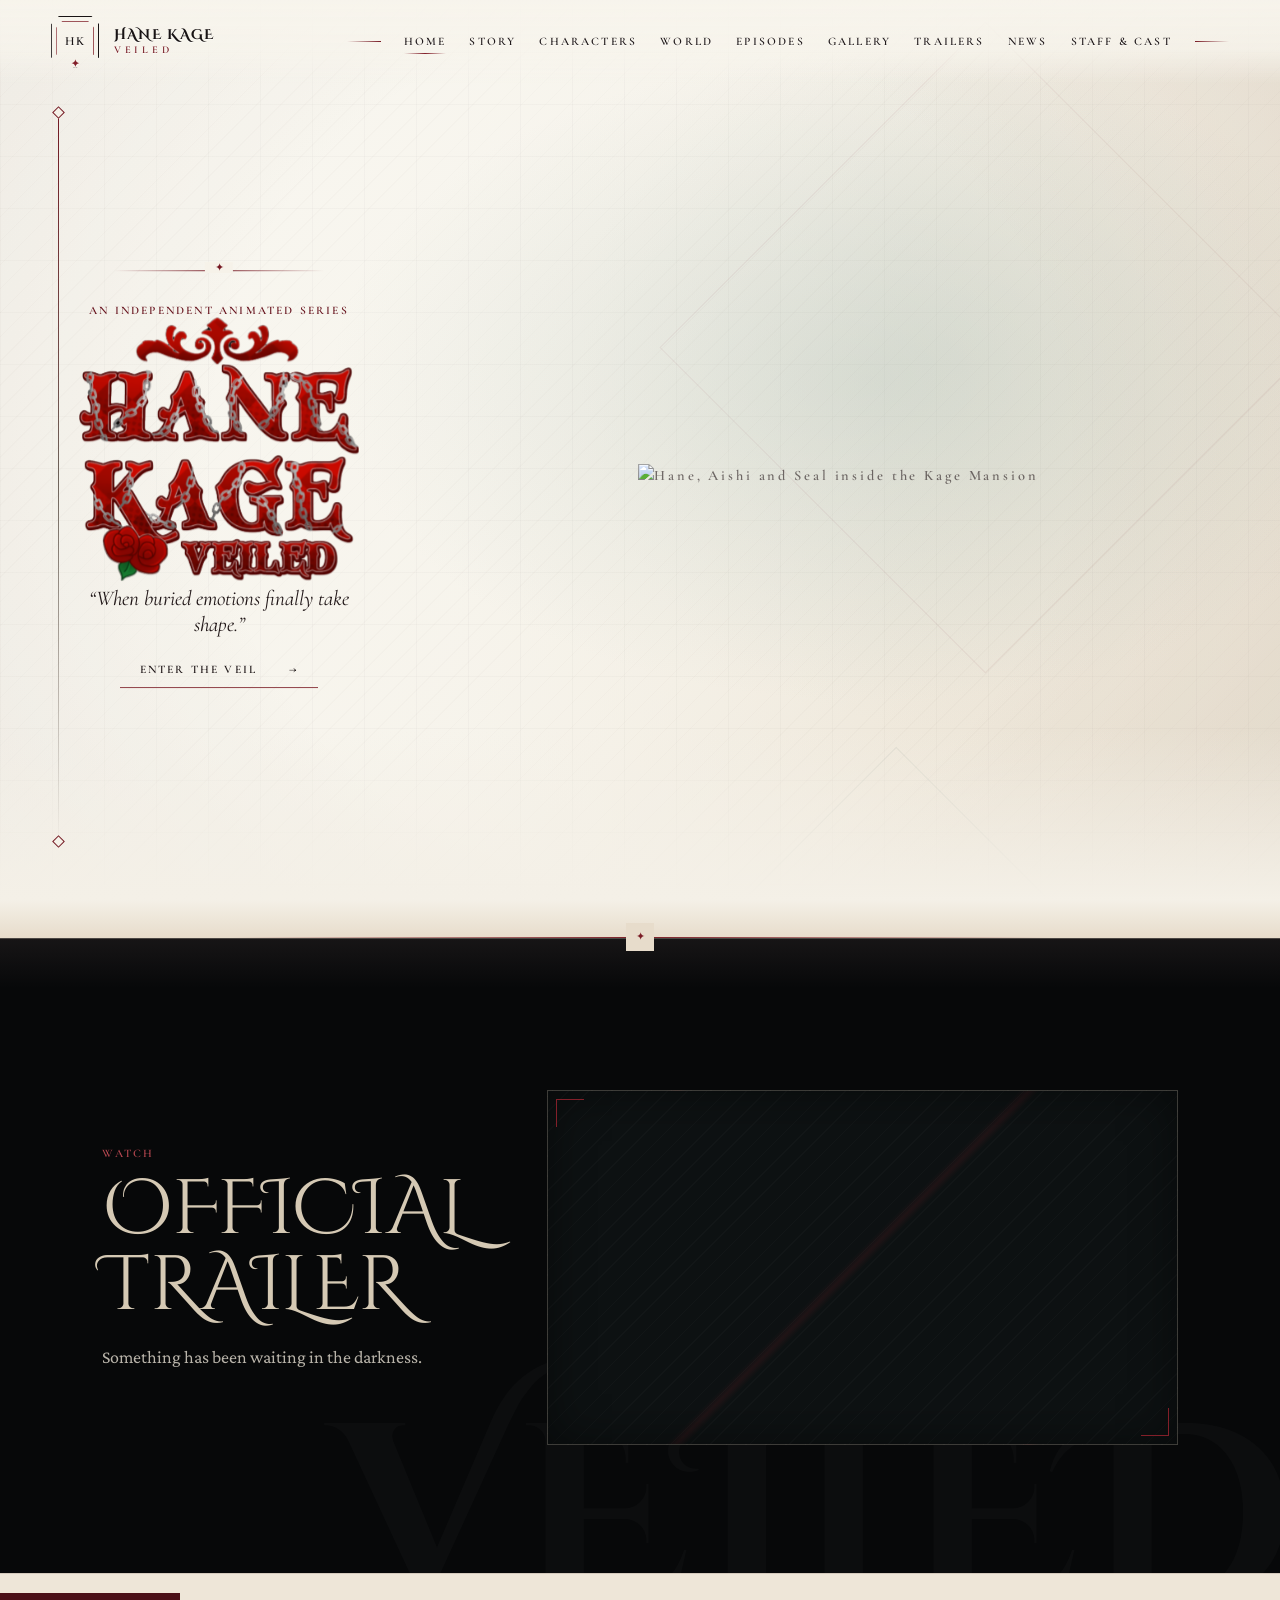
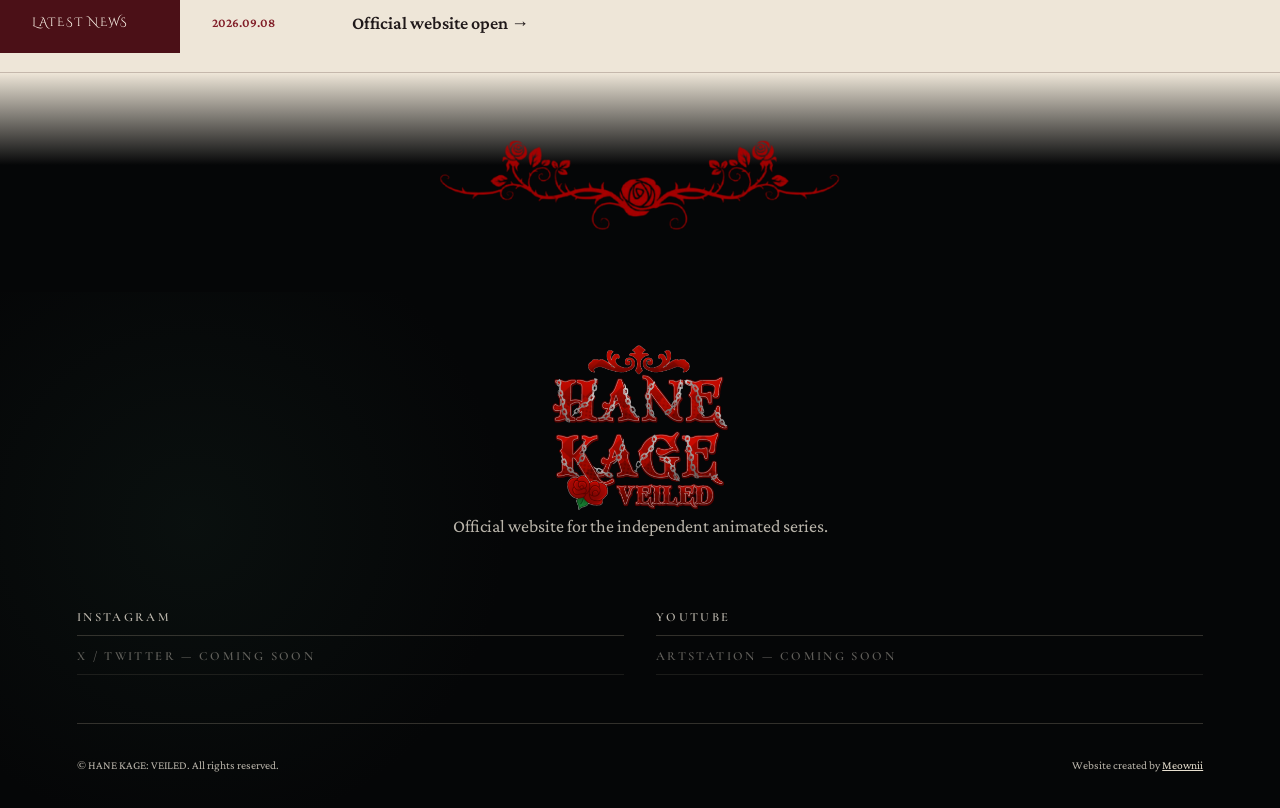
==== commit bf65889d: "Add files via upload" ====
--- a/main.html
+++ b/main.html
@@ -198,9 +198,11 @@
           </dl>
         </div>
       </div>
-      <div class="staff-photos" aria-label="Staff image placeholders">
-        <!-- FUTURE IMAGE FILES: images/staff-01.jpg, staff-02.jpg and staff-03.jpg -->
-        <div class="placeholder" data-image-path="images/staff-01.jpg">INSERT STAFF IMAGE HERE</div><div class="placeholder" data-image-path="images/staff-02.jpg">INSERT STAFF IMAGE HERE</div><div class="placeholder" data-image-path="images/staff-03.jpg">INSERT STAFF IMAGE HERE</div>
+      <div class="staff-photos" aria-label="Staff and production images">
+        <!-- STAFF DECORATIVE PHOTOS -->
+        <div class="placeholder has-image" role="img" aria-label="Production graphic" style="background-image:url('images/staff-01.png'); background-size:contain; background-position:center; background-repeat:no-repeat;"></div>
+        <div class="placeholder has-image" role="img" aria-label="Staff portrait" style="background-image:url('images/staff-02.png'); background-size:contain; background-position:center; background-repeat:no-repeat;"></div>
+        <div class="placeholder has-image" role="img" aria-label="Staff photograph" style="background-image:url('images/staff-03.png'); background-size:contain; background-position:center; background-repeat:no-repeat;"></div>
       </div>
     </section>
   </main>
@@ -230,7 +232,7 @@
   </div>
 
   <script src="js/characters.js?v=20260912-images"></script>
-  <script src="js/news.js?v=20260912-media"></script>
+  <script src="js/news.js?v=20260918-episode-title"></script>
   <script src="js/gallery.js?v=20260912-gallery"></script>
   <script src="js/main.js?v=20260912-images"></script>
 </body>
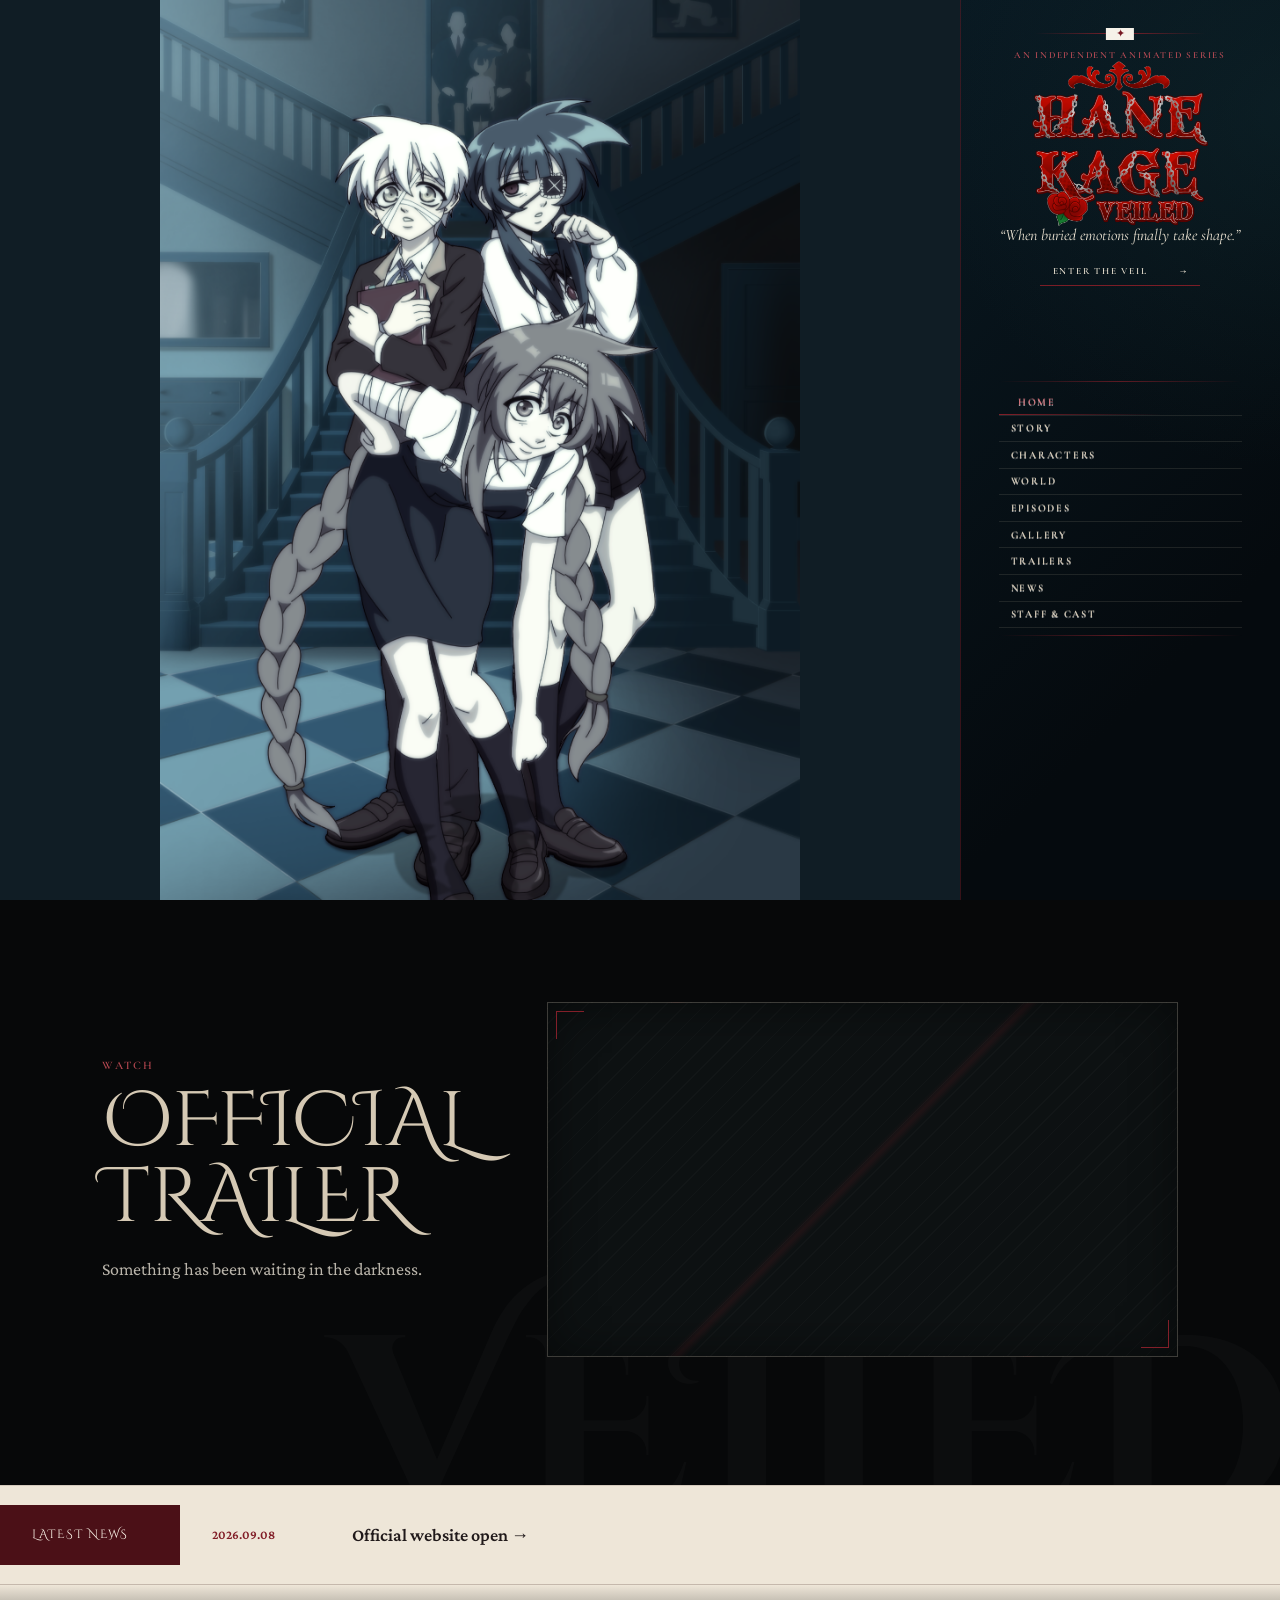
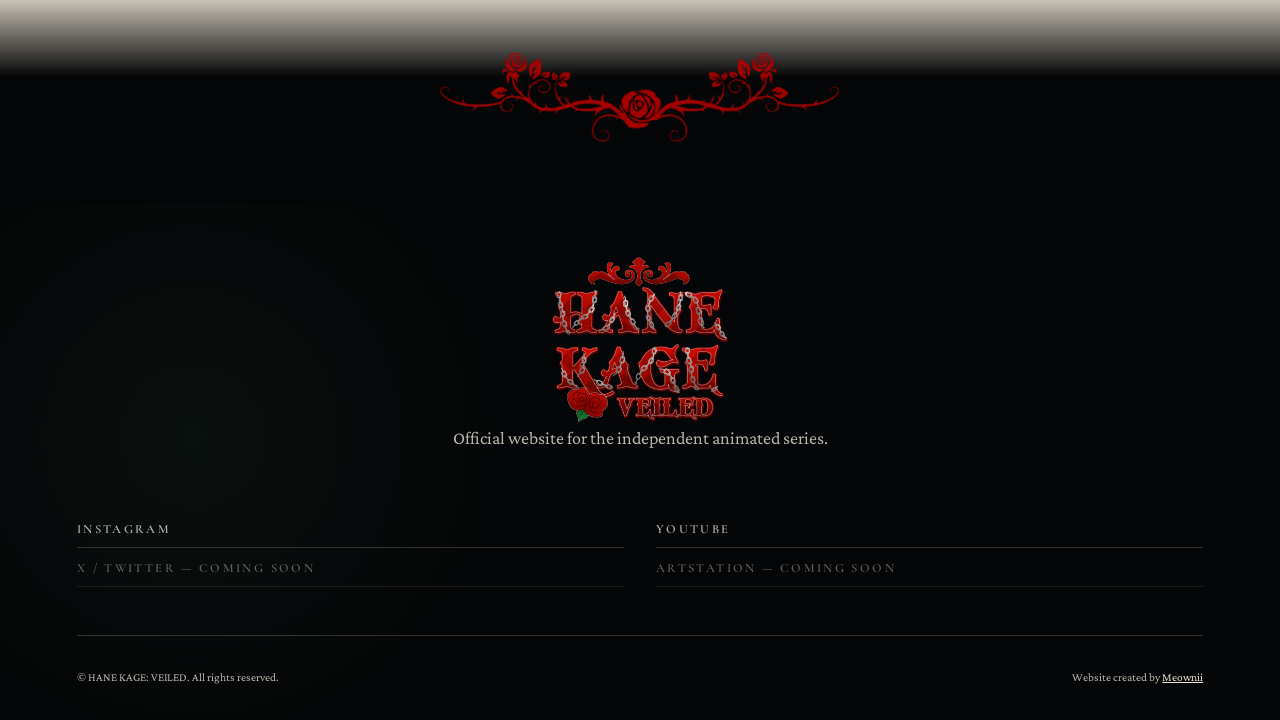
==== commit 467ad8b4: "Add files via upload" ====
--- a/main.html
+++ b/main.html
@@ -24,8 +24,8 @@
   <link rel="preconnect" href="https://fonts.googleapis.com">
   <link rel="preconnect" href="https://fonts.gstatic.com" crossorigin>
   <link href="https://fonts.googleapis.com/css2?family=Cinzel+Decorative:wght@400;700&family=Cormorant+Garamond:ital,wght@0,400;0,500;0,600;1,400;1,500&family=Crimson+Pro:ital,wght@0,400;0,500;0,600;1,400&display=swap" rel="stylesheet">
-  <link rel="stylesheet" href="css/style.css?v=20260911-world">
-  <link rel="stylesheet" href="css/responsive.css?v=20260910-final">
+  <link rel="stylesheet" href="css/style.css?v=20260919-complete-art-v7">
+  <link rel="stylesheet" href="css/responsive.css?v=20260919-complete-art-v7">
 </head>
 <body class="archive-page">
   <a class="skip-link" href="#sectionContent">Skip to content</a>
@@ -69,7 +69,7 @@
         </div>
         <!-- STORY IMAGE -->
         <!-- FUTURE IMAGE FILE: images/story-image.jpg -->
-        <div class="placeholder placeholder--story" data-image-path="images/story-image.jpg" data-image-position="center">INSERT STORY IMAGE HERE</div>
+        <div class="placeholder placeholder--story" data-image-path="images/story-image.jpg" data-image-position="center" role="img" aria-label="Story image not yet available"></div>
         <div class="story-intro">
           <span class="vertical-label">Introduction</span>
           <div>
@@ -89,7 +89,7 @@
     <section class="content-section" id="characters" data-section="characters" aria-labelledby="charactersTitle" hidden>
       <div class="section-hero"><p class="eyebrow">02 / Faces behind the veil</p><h1 id="charactersTitle">Characters</h1><blockquote>Everyone remembers a different truth.</blockquote></div>
       <div class="character-stage">
-        <div class="character-stage__image" id="characterImage" role="img" aria-label="Character image placeholder">INSERT LARGE CHARACTER IMAGE HERE</div>
+        <div class="character-stage__image" id="characterImage" role="img" aria-label="Character artwork"></div>
         <div class="character-stage__info" aria-live="polite">
           <span class="character-index" id="characterIndex">01 / 04</span>
           <p class="eyebrow" id="characterSubtitle">The absent heart</p>
@@ -115,11 +115,11 @@
         <p>“The world of <strong>HANE KAGE: VEILED</strong> explores the boundaries between memory, imagination, identity, and reality.”</p>
       </div>
       <div class="world-grid">
-        <article class="world-entry"><span>01</span><!-- FUTURE IMAGE FILE: images/world/world-mansion.jpg --><div class="placeholder placeholder--world" data-image-path="images/world/world-mansion.jpg">INSERT WORLD IMAGE HERE</div><h2>Kage Mansion</h2><p>The old Kage family mansion is one of the most important locations in the story. Its halls contain forgotten memories, strange occurrences, and secrets connected to Hane's disappearance.</p></article>
+        <article class="world-entry"><span>01</span><!-- FUTURE IMAGE FILE: images/world/world-mansion.jpg --><div class="placeholder placeholder--world" data-image-path="images/world/world-mansion.jpg" role="img" aria-label="Kage Mansion image not yet available"></div><h2>Kage Mansion</h2><p>The old Kage family mansion is one of the most important locations in the story. Its halls contain forgotten memories, strange occurrences, and secrets connected to Hane's disappearance.</p></article>
         <article class="world-entry"><span>02</span><img class="world-image" src="images/world/world-shadow.png" alt="A mysterious shadow cast across the floor" loading="lazy"><h2>The Shadow</h2><p>A mysterious supernatural presence whose connection to Hane remains unknown.</p></article>
         <article class="world-entry"><span>03</span><img class="world-image" src="images/world/world-drawings.png" alt="A collection of childhood drawings" loading="lazy"><h2>The Drawings</h2><p>Childhood creations that begin appearing in ways that should not be possible.</p></article>
-        <article class="world-entry"><span>04</span><!-- FUTURE IMAGE FILE: images/world/world-diary.jpg --><div class="placeholder placeholder--world" data-image-path="images/world/world-diary.jpg">INSERT WORLD IMAGE HERE</div><h2>The Diary</h2><p>An old personal record containing memories and emotions that may hold the key to the past.</p></article>
-        <article class="world-entry"><span>05</span><!-- FUTURE IMAGE FILE: images/world/world-memories.jpg --><div class="placeholder placeholder--world" data-image-path="images/world/world-memories.jpg">INSERT WORLD IMAGE HERE</div><h2>Memories</h2><p>Fragments of the past begin appearing throughout the story.</p></article>
+        <article class="world-entry"><span>04</span><!-- FUTURE IMAGE FILE: images/world/world-diary.jpg --><div class="placeholder placeholder--world" data-image-path="images/world/world-diary.jpg" role="img" aria-label="Diary image not yet available"></div><h2>The Diary</h2><p>An old personal record containing memories and emotions that may hold the key to the past.</p></article>
+        <article class="world-entry"><span>05</span><!-- FUTURE IMAGE FILE: images/world/world-memories.jpg --><div class="placeholder placeholder--world" data-image-path="images/world/world-memories.jpg" role="img" aria-label="Memories image not yet available"></div><h2>Memories</h2><p>Fragments of the past begin appearing throughout the story.</p></article>
       </div>
     </section>
 
@@ -226,14 +226,14 @@
   <div class="lightbox" id="lightbox" role="dialog" aria-modal="true" aria-label="Gallery image viewer" hidden>
     <button class="lightbox__close" id="lightboxClose" type="button" aria-label="Close image viewer">×</button>
     <button class="lightbox__previous" id="lightboxPrevious" type="button" aria-label="Previous image">←</button>
-    <div class="lightbox__image" id="lightboxImage" role="img">INSERT GALLERY IMAGE HERE</div>
+    <div class="lightbox__image" id="lightboxImage" role="img" aria-label="Gallery image"></div>
     <p id="lightboxCaption"></p>
     <button class="lightbox__next" id="lightboxNext" type="button" aria-label="Next image">→</button>
   </div>
 
-  <script src="js/characters.js?v=20260912-images"></script>
-  <script src="js/news.js?v=20260918-episode-title"></script>
-  <script src="js/gallery.js?v=20260912-gallery"></script>
-  <script src="js/main.js?v=20260912-images"></script>
+  <script src="js/characters.js?v=20260919-no-placeholders-v7"></script>
+  <script src="js/news.js?v=20260919-no-placeholders-v7"></script>
+  <script src="js/gallery.js?v=20260919-square-gallery-v7"></script>
+  <script src="js/main.js?v=20260919-complete-art-v7"></script>
 </body>
 </html>
--- a/css/style.css
+++ b/css/style.css
@@ -1272,3 +1272,273 @@
     visibility: hidden !important;
   }
 }
+
+/* ==================================================
+   HOME KEY VISUAL — supplied official cover
+   The portrait artwork is integrated into the light hero without a card,
+   border or forced crop. Mobile placement is completed in responsive.css.
+   ================================================== */
+.hero {
+  min-height: 100svh;
+  overflow: hidden;
+}
+
+.hero__visual {
+  position: absolute;
+  inset: var(--header-height) auto 0 0;
+  z-index: 1;
+  display: block;
+  width: min(60vw, 1080px);
+  min-height: 0;
+  padding: 0;
+  border: 0;
+  background: transparent;
+  overflow: hidden;
+  pointer-events: none;
+}
+
+.hero__visual::before {
+  content: "";
+  position: absolute;
+  z-index: 2;
+  inset: 0;
+  border: 0;
+  background: linear-gradient(90deg, transparent 72%, rgba(244,240,231,.22) 84%, #f4f0e7 100%);
+}
+
+.hero__visual::after { content: none; }
+
+.hero__keyvisual {
+  position: absolute;
+  inset: 0;
+  display: block;
+  width: 100%;
+  height: 100%;
+  object-fit: cover;
+  object-position: center 42%;
+}
+
+.hero__copy {
+  left: auto;
+  right: clamp(2rem, 8vw, 9rem);
+  top: 54%;
+  width: min(31vw, 380px);
+  transform: translateY(-50%);
+  text-align: center;
+}
+
+.hero__logo { margin-inline: auto; }
+.hero .ornament-link { margin-inline: auto; }
+
+/* ==================================================
+   DESKTOP HOME — full key visual + fixed side navigation
+   Inspired by official anime landing pages: the illustration owns most of
+   the viewport while branding and navigation share a narrow ivory rail.
+   ================================================== */
+@media (min-width: 981px) {
+  .home-page { --home-side-panel: clamp(320px, 24vw, 390px); }
+
+  .home-page .hero {
+    min-height: 100vh;
+    min-height: 100svh;
+    padding: 0;
+    background: #07141d;
+  }
+
+  .home-page .hero::after {
+    content: "";
+    position: absolute;
+    z-index: 3;
+    inset: 0 0 0 auto;
+    width: var(--home-side-panel);
+    height: 100%;
+    background:
+      radial-gradient(circle at 100% 12%, rgba(21,56,62,.3), transparent 42%),
+      linear-gradient(135deg, rgba(9,25,34,.98), #050a0e 72%);
+    pointer-events: none;
+  }
+
+  .home-page .hero__visual {
+    inset: 0 var(--home-side-panel) 0 0;
+    width: auto;
+    min-height: 100%;
+    border: 0;
+    background: #101d25;
+    clip-path: none;
+  }
+
+  .home-page .hero__visual::before {
+    content: none;
+    display: none;
+  }
+
+  .home-page .hero__keyvisual {
+    inset: 0;
+    width: 100%;
+    height: 100%;
+    object-fit: contain;
+    object-position: center;
+  }
+
+  .home-page .hero__copy {
+    z-index: 110;
+    left: auto;
+    right: 0;
+    top: clamp(1.35rem, 4vh, 2.8rem);
+    width: var(--home-side-panel);
+    padding: 0 clamp(1.6rem, 2.7vw, 3rem);
+    transform: none;
+    text-align: center;
+  }
+
+  .home-page .hero__copy::before {
+    left: 50%;
+    top: -.2rem;
+    width: min(170px, 58%);
+    height: 1px;
+    border: 0;
+    background: linear-gradient(90deg, transparent, #821f29, transparent);
+    transform: translateX(-50%);
+  }
+
+  .home-page .hero__copy::after {
+    top: -.48rem;
+  }
+
+  .home-page .hero__copy .eyebrow {
+    margin: .8rem 0 .25rem;
+    color: #b74b55;
+    font-size: .58rem;
+  }
+
+  .home-page .hero__logo {
+    width: min(190px, 70%);
+    min-height: 0;
+    max-height: 175px;
+    margin: -.3rem auto -.15rem;
+    object-fit: contain;
+    filter: none;
+  }
+
+  .home-page .hero blockquote {
+    max-width: 280px;
+    margin: .15rem auto .55rem;
+    color: #e8e0d0;
+    font-size: clamp(1rem, 1.25vw, 1.22rem);
+    line-height: 1.14;
+  }
+
+  .home-page .hero .ornament-link {
+    padding: .55rem .8rem;
+    color: #e8e0d0;
+    font-size: .59rem;
+  }
+
+  .home-page.home-ready .hero__logo,
+  .home-page.home-ready .hero blockquote,
+  .home-page.home-ready .hero .eyebrow,
+  .home-page.home-ready .hero .ornament-link {
+    opacity: 1 !important;
+    visibility: visible !important;
+    filter: none !important;
+  }
+
+  .home-page .site-header--home {
+    position: absolute;
+    z-index: 100;
+    inset: 0 0 0 auto;
+    display: block;
+    width: var(--home-side-panel);
+    height: 100vh;
+    height: 100svh;
+    min-height: 620px;
+    padding: clamp(21.5rem, 48vh, 23rem) clamp(1.8rem, 3vw, 3.2rem) 1rem;
+    overflow-y: auto;
+    color: #d5c9b4;
+    border-left: 1px solid rgba(130,31,41,.4);
+    background: transparent;
+    pointer-events: none;
+  }
+
+  .home-page .site-header--home .header-mark,
+  .home-page .site-header--home .menu-toggle { display: none; }
+
+  .home-page .site-header--home .primary-nav {
+    display: flex;
+    flex-direction: column;
+    align-items: stretch;
+    gap: 0;
+    width: 100%;
+    margin-top: .6rem;
+    pointer-events: auto;
+  }
+
+  .home-page .site-header--home .primary-nav::before,
+  .home-page .site-header--home .primary-nav::after {
+    width: 100%;
+    height: 1px;
+    margin: .2rem 0 .45rem;
+    background: linear-gradient(90deg, transparent, rgba(130,31,41,.7), transparent);
+  }
+
+  .home-page .site-header--home .primary-nav::after {
+    margin: .45rem 0 0;
+  }
+
+  .home-page .site-header--home .primary-nav a {
+    width: 100%;
+    padding: .48rem .7rem;
+    color: #d5c9b4;
+    border-bottom: 1px solid rgba(213,201,180,.12);
+    font-size: .64rem;
+    letter-spacing: .17em;
+    text-align: left;
+  }
+
+  .home-page .site-header--home .primary-nav a::after {
+    left: 0;
+    bottom: 0;
+    background: linear-gradient(90deg, #821f29, transparent 68%);
+  }
+
+  .home-page .site-header--home .primary-nav a:hover,
+  .home-page .site-header--home .primary-nav a.active {
+    padding-left: 1.15rem;
+    color: #d36a73;
+  }
+
+  .home-page .hero__lines { display: none; }
+}
+
+/* Final artwork presentation: preserve the supplied images exactly. */
+.home-transition { display: none; }
+
+.home-page .hero::before,
+.home-page .hero__visual::before,
+.home-page .hero__visual::after {
+  content: none;
+  display: none;
+}
+
+.home-page .hero .ornament-link {
+  position: relative;
+  z-index: 150;
+  pointer-events: auto;
+}
+
+.gallery-grid {
+  grid-template-columns: repeat(auto-fit, minmax(min(260px, 100%), 1fr));
+}
+
+.gallery-item,
+.gallery-item:nth-child(1),
+.gallery-item:nth-child(5) {
+  grid-column: auto;
+  width: 100%;
+  min-height: 0;
+  aspect-ratio: 1 / 1;
+  background-color: #0d1214;
+  background-size: contain !important;
+  background-position: center;
+  background-repeat: no-repeat;
+}
--- a/css/responsive.css
+++ b/css/responsive.css
@@ -62,7 +62,8 @@
   .episode-card { grid-template-columns: 55px 1fr; }
   .episode-thumb { grid-column: 2; }
   .episode-info { grid-column: 2; }
-  .gallery-item, .gallery-item:nth-child(1), .gallery-item:nth-child(5) { grid-column: span 6; min-height: 260px; }
+  .gallery-grid { grid-template-columns: repeat(2, minmax(0, 1fr)); }
+  .gallery-item, .gallery-item:nth-child(1), .gallery-item:nth-child(5) { grid-column: auto; min-height: 0; aspect-ratio: 1 / 1; }
   .credits-layout { gap: 5rem; }
   .staff-photos { justify-content: center; min-height: 280px; padding-inline: 0; }
   .site-footer { grid-template-columns: 1fr; }
@@ -92,7 +93,8 @@
   .character-selector { min-height: 150px; }
   .episode-card { grid-template-columns: 1fr; }
   .episode-number, .episode-thumb, .episode-info { grid-column: 1; }
-  .gallery-item, .gallery-item:nth-child(1), .gallery-item:nth-child(5) { grid-column: span 12; min-height: 300px; }
+  .gallery-grid { grid-template-columns: 1fr; }
+  .gallery-item, .gallery-item:nth-child(1), .gallery-item:nth-child(5) { grid-column: auto; min-height: 0; aspect-ratio: 1 / 1; }
   .lightbox { grid-template-columns: 44px minmax(0,1fr) 44px; gap: .35rem; padding: .7rem; }
   .lightbox__image { min-height: 60vh; }
   .lightbox__previous, .lightbox__next { width: 42px; height: 48px; }
@@ -521,3 +523,121 @@
   }
   .character-selector__portrait { height: 122px; }
 }
+
+/* ==================================================
+   RESPONSIVE HOME COVER
+   Keep the supplied portrait artwork complete on every screen. The artwork
+   remains the dominant visual while the logo, quote and link stay readable.
+   ================================================== */
+@media (min-width: 769px) and (max-width: 980px) {
+  .hero { background: #07141d; }
+  .hero__visual {
+    inset: var(--header-height) 0 14.5rem;
+    width: 100%;
+    padding: 0;
+    min-height: 0;
+  }
+  .hero__visual::before {
+    content: none;
+    display: none;
+  }
+  .hero__keyvisual {
+    inset: 0;
+    width: 100%;
+    height: 100%;
+    object-fit: contain;
+    object-position: center;
+  }
+  .hero__copy {
+    left: 50%;
+    right: auto;
+    top: auto;
+    bottom: 1rem;
+    width: min(calc(100% - 2rem), 350px);
+    transform: translateX(-50%);
+    text-align: center;
+  }
+  .hero__copy .eyebrow { color: #b74b55; }
+  .hero blockquote,
+  .hero .ornament-link { color: #e8e0d0; }
+}
+
+@media (max-width: 768px) {
+  .hero {
+    min-height: max(100svh, 700px);
+    background: #07141d;
+  }
+  .hero__visual {
+    position: absolute;
+    inset: var(--header-height) 0 13.8rem;
+    display: block;
+    width: 100%;
+    min-height: 0;
+    padding: 0;
+    background: #101d25;
+  }
+  .hero__visual::before {
+    content: none;
+    display: none;
+  }
+  .hero__keyvisual {
+    position: absolute;
+    inset: 0;
+    width: 100%;
+    height: 100%;
+    object-fit: contain;
+    object-position: center;
+  }
+  .hero__copy {
+    left: 50%;
+    right: auto;
+    top: auto;
+    bottom: .8rem;
+    width: min(calc(100% - 2rem), 330px);
+    transform: translateX(-50%);
+    text-align: center;
+  }
+  .hero__copy .eyebrow { color: #b74b55; }
+  .hero blockquote,
+  .hero .ornament-link { color: #e8e0d0; }
+  .hero__logo {
+    width: min(50vw, 205px);
+    max-width: 205px;
+    max-height: 20vh;
+    margin: -.45rem auto -.2rem;
+  }
+  .hero blockquote {
+    max-width: 310px;
+    margin: .3rem auto .65rem;
+  }
+}
+
+@media (max-width: 980px) {
+  .site-header--home {
+    color: #d5c9b4;
+    background: linear-gradient(180deg, rgba(5,10,14,.96), rgba(7,20,29,.72) 70%, transparent);
+  }
+  .site-header--home .header-mark__crest::after,
+  .site-header--home .menu-toggle::after { background: #07141d; }
+  .site-header--home .header-mark__text small { color: #d36a73; }
+}
+
+@media (max-width: 430px) {
+  .hero { min-height: max(100svh, 680px); }
+  .hero__visual { bottom: 13.25rem; }
+  .hero__copy { bottom: .55rem; }
+  .hero__logo { width: min(46vw, 185px); max-width: 185px; }
+}
+
+@media (max-width: 390px) {
+  .hero__visual { bottom: 12.9rem; }
+  .hero__copy { width: calc(100% - 1.4rem); bottom: .4rem; }
+  .hero__logo { width: min(44vw, 172px); max-width: 172px; }
+  .hero blockquote { font-size: 1.05rem; }
+}
+
+@media (max-width: 375px) {
+  .hero { min-height: max(100svh, 650px); }
+  .hero__visual { bottom: 12.6rem; }
+  .hero__logo { width: min(43vw, 162px); max-width: 162px; }
+}
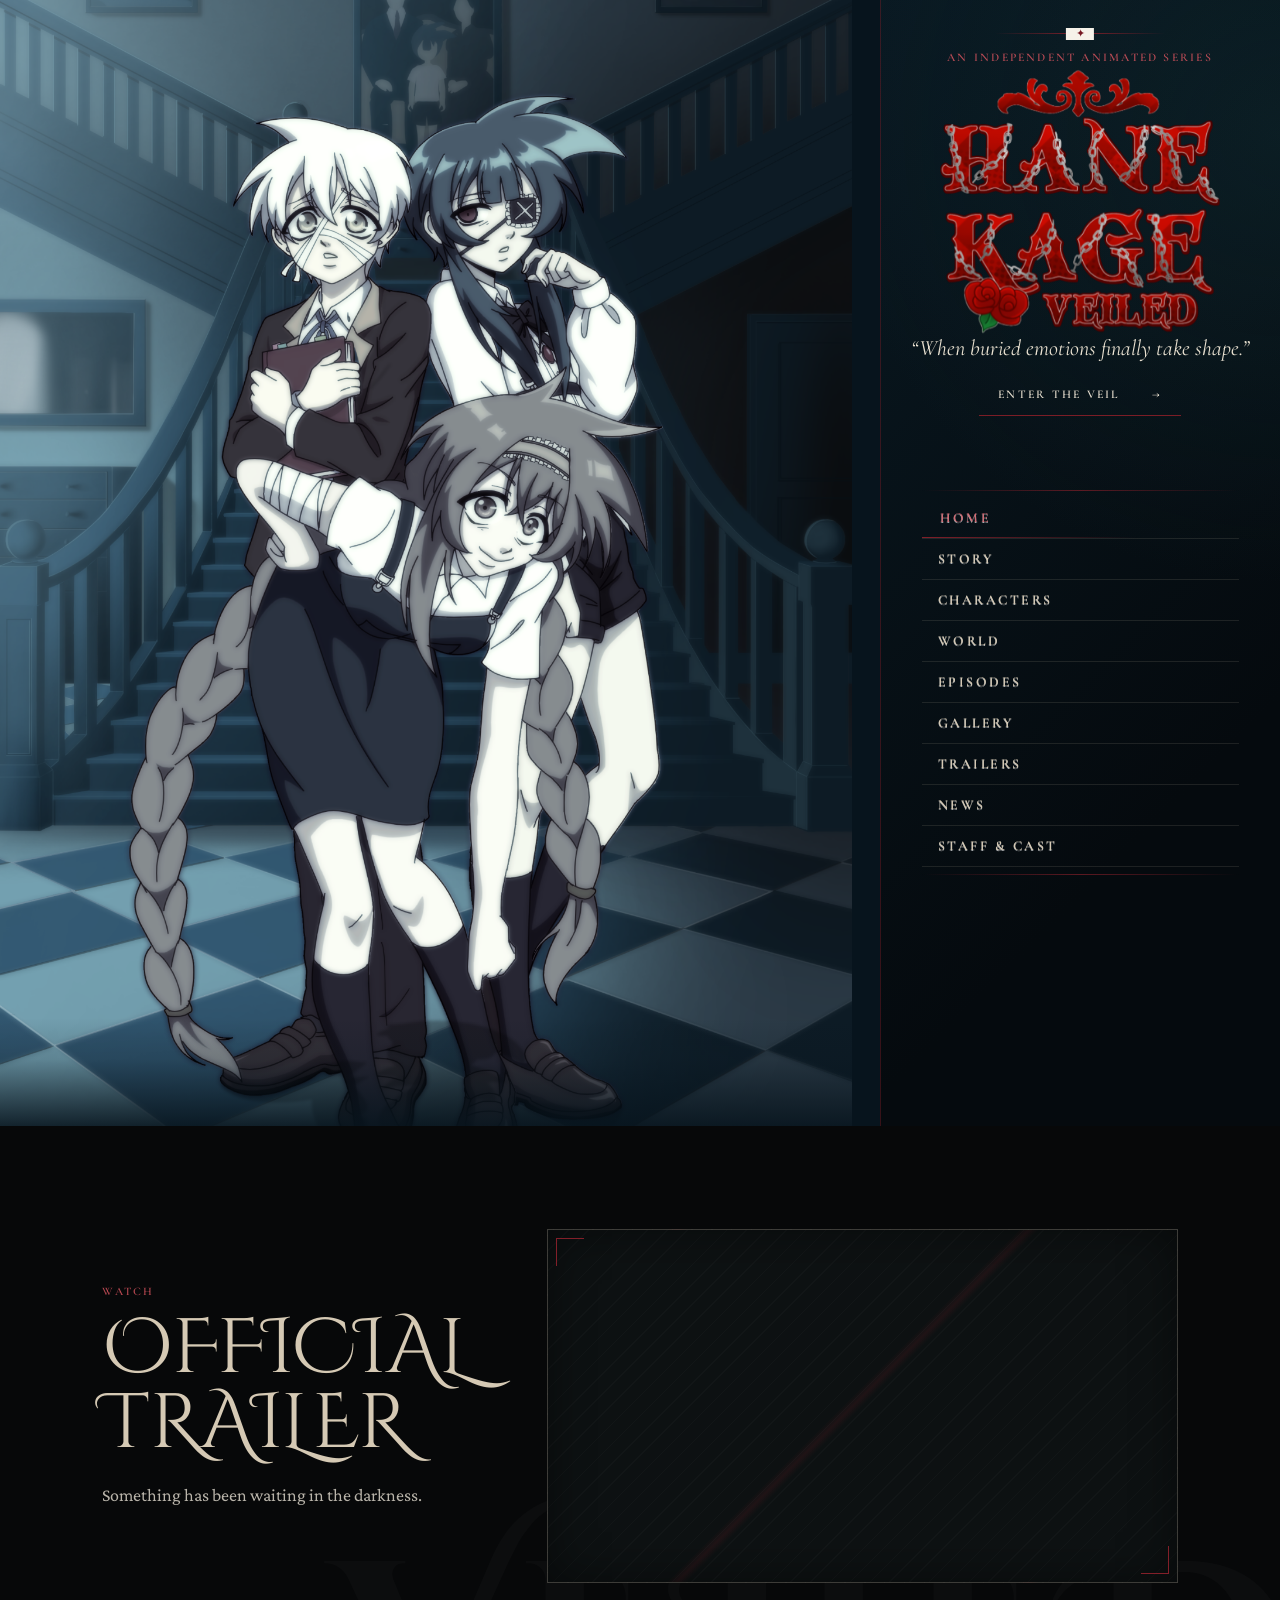
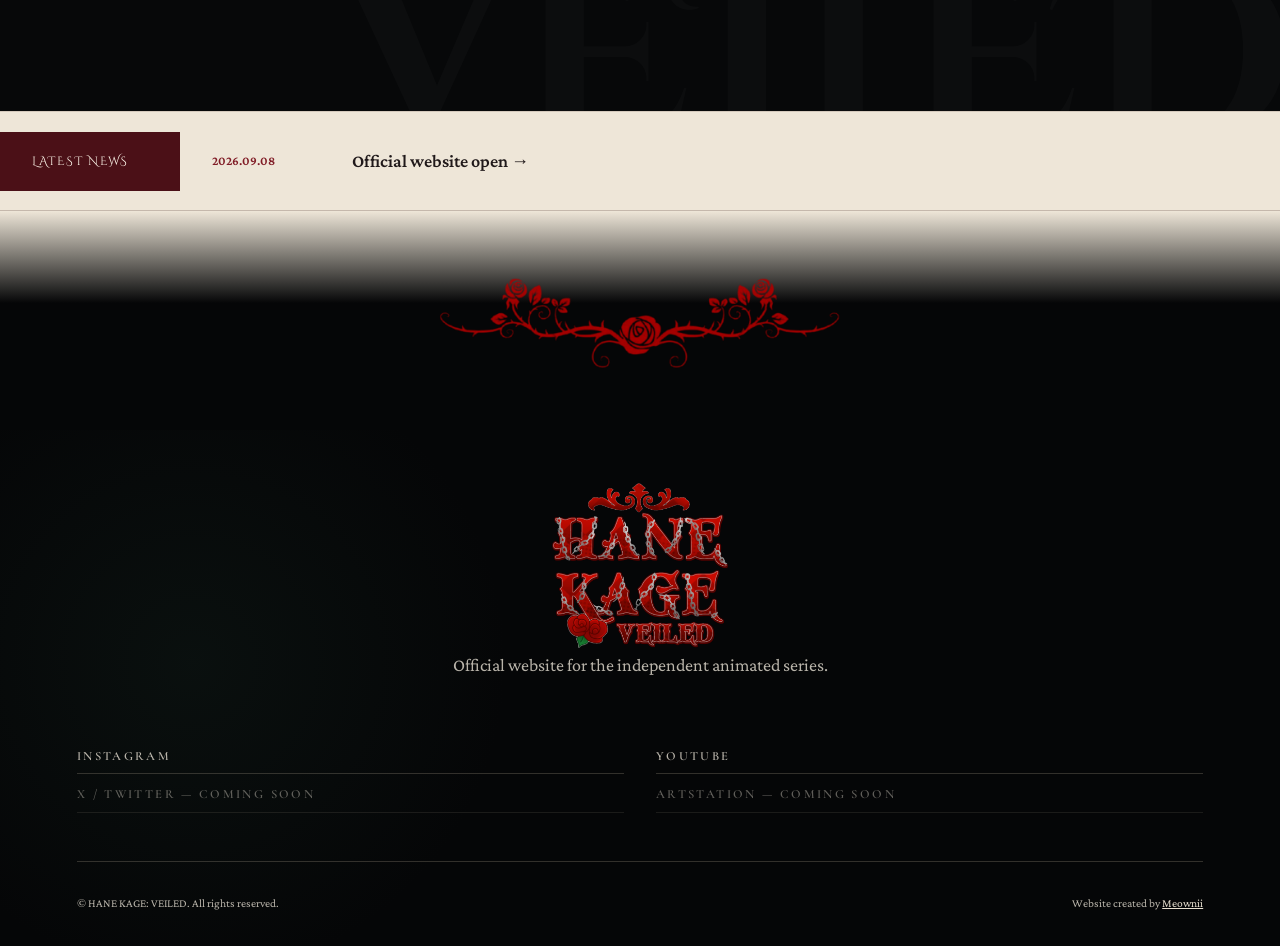
==== commit cd648b5d: "Add files via upload" ====
--- a/main.html
+++ b/main.html
@@ -24,8 +24,8 @@
   <link rel="preconnect" href="https://fonts.googleapis.com">
   <link rel="preconnect" href="https://fonts.gstatic.com" crossorigin>
   <link href="https://fonts.googleapis.com/css2?family=Cinzel+Decorative:wght@400;700&family=Cormorant+Garamond:ital,wght@0,400;0,500;0,600;1,400;1,500&family=Crimson+Pro:ital,wght@0,400;0,500;0,600;1,400&display=swap" rel="stylesheet">
-  <link rel="stylesheet" href="css/style.css?v=20260919-complete-art-v7">
-  <link rel="stylesheet" href="css/responsive.css?v=20260919-complete-art-v7">
+  <link rel="stylesheet" href="css/style.css?v=20260919-mobile-gallery-v9">
+  <link rel="stylesheet" href="css/responsive.css?v=20260919-mobile-gallery-v9">
 </head>
 <body class="archive-page">
   <a class="skip-link" href="#sectionContent">Skip to content</a>
@@ -231,9 +231,9 @@
     <button class="lightbox__next" id="lightboxNext" type="button" aria-label="Next image">→</button>
   </div>
 
-  <script src="js/characters.js?v=20260919-no-placeholders-v7"></script>
+  <script src="js/characters.js?v=20260919-mobile-gallery-v9"></script>
   <script src="js/news.js?v=20260919-no-placeholders-v7"></script>
-  <script src="js/gallery.js?v=20260919-square-gallery-v7"></script>
+  <script src="js/gallery.js?v=20260919-mobile-gallery-v9"></script>
   <script src="js/main.js?v=20260919-complete-art-v7"></script>
 </body>
 </html>
--- a/css/style.css
+++ b/css/style.css
@@ -1542,3 +1542,88 @@
   background-position: center;
   background-repeat: no-repeat;
 }
+
+/* HOME ART — large desktop presentation with a soft dark lower fade. */
+@media (min-width: 981px) {
+  .home-page {
+    --home-hero-height: max(105svh, clamp(1080px, 88vw, 1600px));
+    --home-side-panel: clamp(400px, 27vw, 470px);
+  }
+
+  .home-page .hero {
+    min-height: var(--home-hero-height);
+  }
+
+  .home-page .hero__visual {
+    background: #07141d;
+    isolation: isolate;
+  }
+
+  .home-page .hero__keyvisual {
+    z-index: 1;
+    object-fit: contain;
+    object-position: left center;
+    transform: scale(1.065);
+    transform-origin: left center;
+  }
+
+  .home-page .hero__visual::after {
+    content: none;
+    display: none;
+  }
+
+  .home-page .hero__visual::before {
+    content: "";
+    display: block;
+    position: absolute;
+    z-index: 4;
+    inset: auto 0 0;
+    width: 100%;
+    height: clamp(75px, 12vh, 130px);
+    border: 0;
+    opacity: 1;
+    transform: none;
+    background: linear-gradient(to bottom, transparent 0%, rgba(7,20,29,.16) 38%, rgba(7,20,29,.88) 100%);
+    pointer-events: none;
+  }
+
+  .home-page .site-header--home {
+    height: var(--home-hero-height);
+    min-height: var(--home-hero-height);
+    padding: clamp(28rem, 53vh, 32rem) clamp(2.25rem, 3.2vw, 3.9rem) 1.5rem;
+    overflow-y: visible;
+  }
+
+  .home-page .hero__copy {
+    top: clamp(1.8rem, 4vh, 3.3rem);
+    padding-inline: clamp(1.35rem, 2vw, 2.2rem);
+  }
+
+  .home-page .hero__copy .eyebrow {
+    margin-bottom: .45rem;
+    font-size: clamp(.73rem, .72vw, .84rem);
+  }
+
+  .home-page .hero__logo {
+    width: min(390px, 98%);
+    max-height: 345px;
+    margin: -.15rem auto .15rem;
+  }
+
+  .home-page .hero blockquote {
+    max-width: 390px;
+    margin-bottom: .9rem;
+    font-size: clamp(1.38rem, 1.5vw, 1.68rem);
+  }
+
+  .home-page .hero .ornament-link {
+    padding: .88rem 1.2rem;
+    font-size: clamp(.74rem, .72vw, .84rem);
+  }
+
+  .home-page .site-header--home .primary-nav a {
+    padding: clamp(.82rem, 1vh, 1.02rem) 1rem;
+    font-size: clamp(.86rem, .82vw, .98rem);
+    letter-spacing: .18em;
+  }
+}
--- a/css/responsive.css
+++ b/css/responsive.css
@@ -641,3 +641,152 @@
   .hero__visual { bottom: 12.6rem; }
   .hero__logo { width: min(43vw, 162px); max-width: 162px; }
 }
+
+/* ==================================================
+   FINAL MOBILE HOME
+   Keep the complete key visual, but remove the oversized light blocks and
+   keep the identity/navigation compact beneath the artwork.
+   ================================================== */
+@media (max-width: 768px) {
+  .home-page .site-header--home {
+    position: absolute;
+    inset: 0 0 auto;
+    width: 100%;
+    height: 72px;
+    min-height: 72px;
+    padding: .65rem 1rem;
+    color: #d5c9b4;
+    border-bottom: 1px solid rgba(130,31,41,.35);
+    background: linear-gradient(180deg, rgba(4,9,13,.98), rgba(7,20,29,.94));
+  }
+
+  .home-page .site-header--home .header-mark__crest {
+    width: 44px;
+    height: 44px;
+  }
+
+  .home-page .site-header--home .menu-toggle {
+    width: 48px;
+    height: 48px;
+    color: #d5c9b4;
+    background: rgba(7,20,29,.86);
+  }
+
+  .home-page .hero {
+    position: relative;
+    min-height: max(100svh, 850px);
+    padding: 0;
+    overflow: hidden;
+    color: #d5c9b4;
+    background: #07141d;
+  }
+
+  .home-page .hero__visual {
+    position: absolute;
+    inset: 72px 0 225px;
+    width: 100%;
+    min-height: 0;
+    padding: 0;
+    overflow: hidden;
+    background: #07141d;
+  }
+
+  .home-page .hero__visual::after { content: none; display: none; }
+
+  .home-page .hero__visual::before {
+    content: "";
+    display: block;
+    position: absolute;
+    z-index: 2;
+    inset: auto 0 0;
+    height: 64px;
+    border: 0;
+    background: linear-gradient(to bottom, transparent, #07141d);
+    pointer-events: none;
+  }
+
+  .home-page .hero__keyvisual {
+    position: absolute;
+    inset: 0;
+    width: 100%;
+    height: 100%;
+    object-fit: contain;
+    object-position: center;
+    transform: none;
+  }
+
+  .home-page .hero__copy {
+    position: absolute;
+    z-index: 5;
+    left: 0;
+    right: 0;
+    top: auto;
+    bottom: 0;
+    display: flex;
+    flex-direction: column;
+    align-items: center;
+    justify-content: center;
+    width: 100%;
+    min-height: 225px;
+    padding: .55rem 1rem 1rem;
+    color: #d5c9b4;
+    background: #07141d;
+    transform: none;
+    text-align: center;
+  }
+
+  .home-page .hero__copy .eyebrow {
+    margin: 0 0 .2rem;
+    color: #b74b55;
+    font-size: .55rem;
+  }
+
+  .home-page .hero__logo {
+    width: min(43vw, 170px);
+    min-height: 0;
+    max-width: 170px;
+    max-height: 125px;
+    margin: -.25rem auto -.1rem;
+    object-fit: contain;
+    filter: none;
+  }
+
+  .home-page .hero blockquote {
+    max-width: 330px;
+    margin: .2rem auto .45rem;
+    color: #e8e0d0;
+    font-size: clamp(1rem, 4.4vw, 1.18rem);
+    line-height: 1.12;
+  }
+
+  .home-page .hero .ornament-link {
+    width: min(290px, 82vw);
+    margin: 0 auto;
+    padding: .55rem .8rem;
+    color: #e8e0d0;
+    font-size: .62rem;
+  }
+}
+
+@media (max-width: 430px) {
+  .home-page .hero { min-height: max(100svh, 820px); }
+  .home-page .hero__visual { inset: 72px 0 218px; }
+  .home-page .hero__copy { min-height: 218px; }
+  .home-page .hero__logo { width: min(41vw, 158px); max-width: 158px; }
+}
+
+/* Desktop selectors use the same uncropped square portraits as mobile. */
+@media (min-width: 901px) {
+  .character-selector__portrait {
+    height: auto;
+    aspect-ratio: 1 / 1;
+    padding: .45rem;
+  }
+
+  .character-selector__portrait img {
+    width: 100%;
+    height: 100%;
+    object-fit: contain !important;
+    object-position: center !important;
+  }
+}
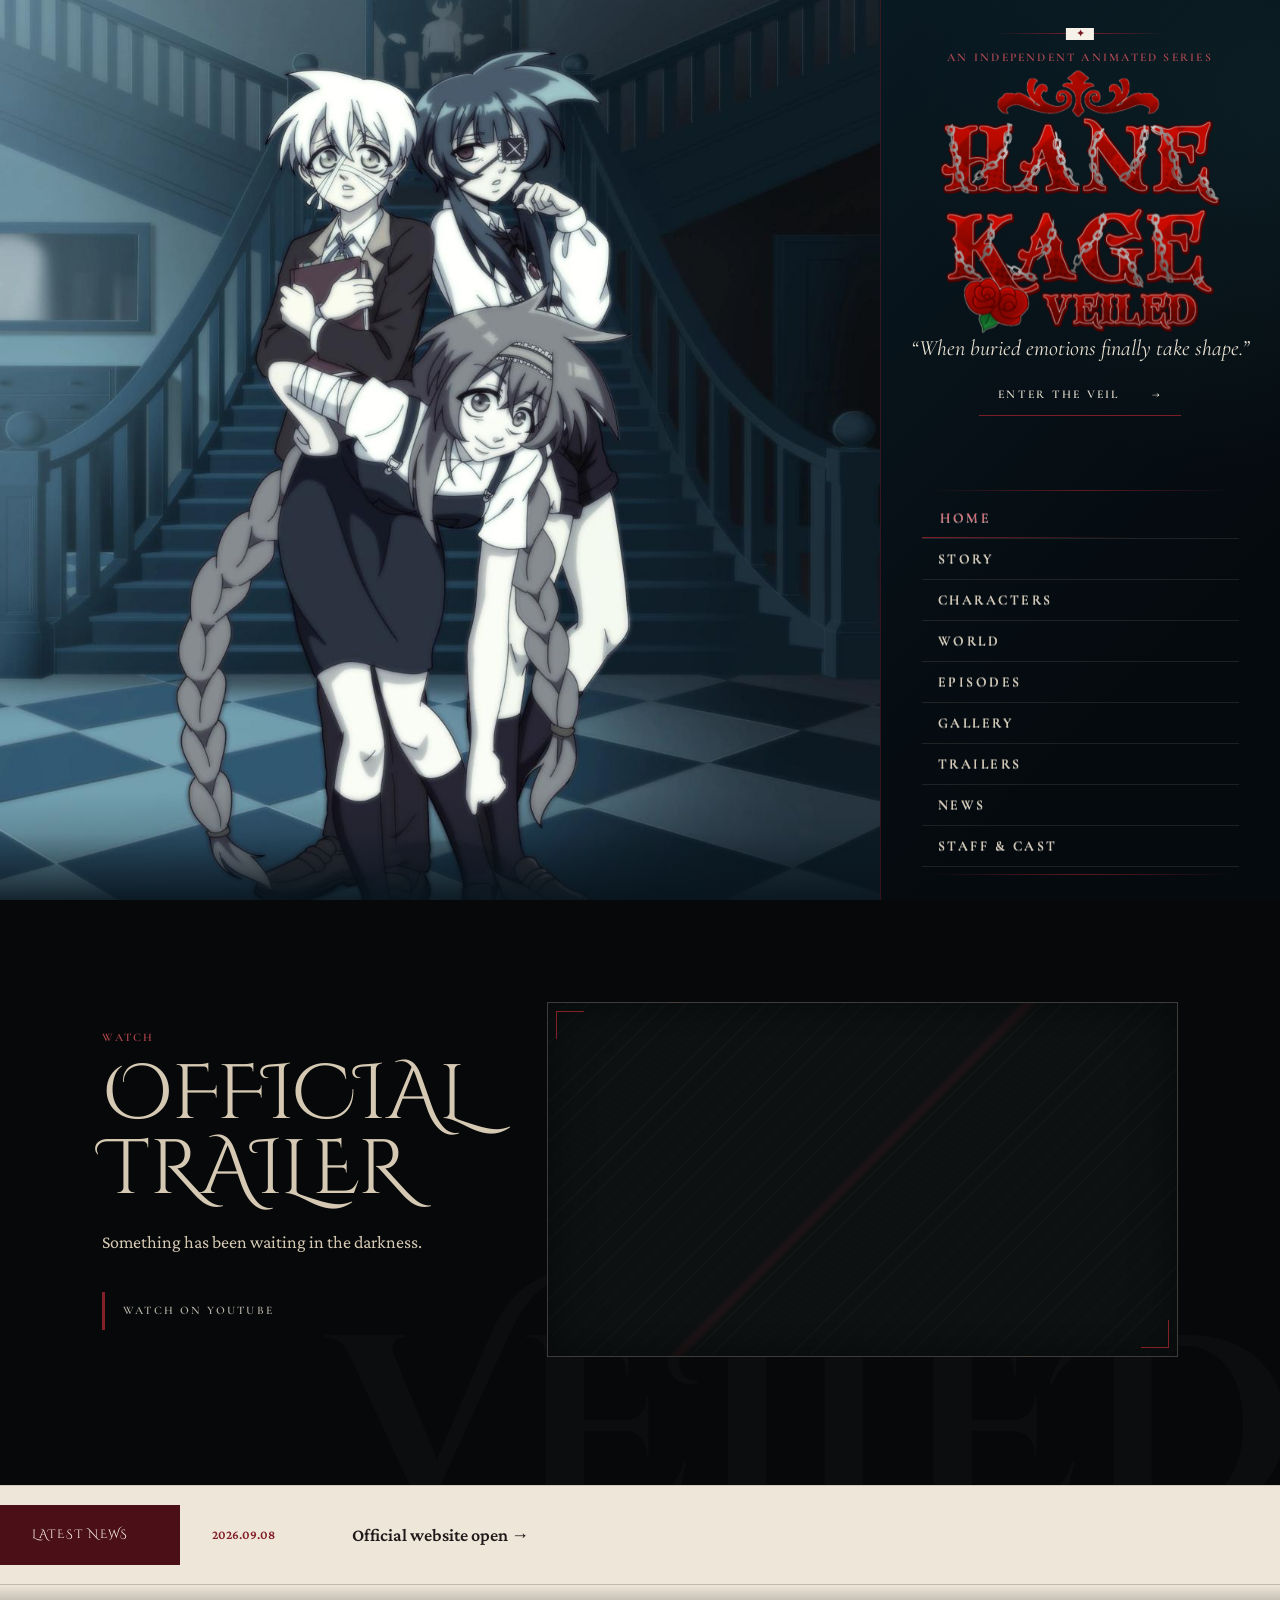
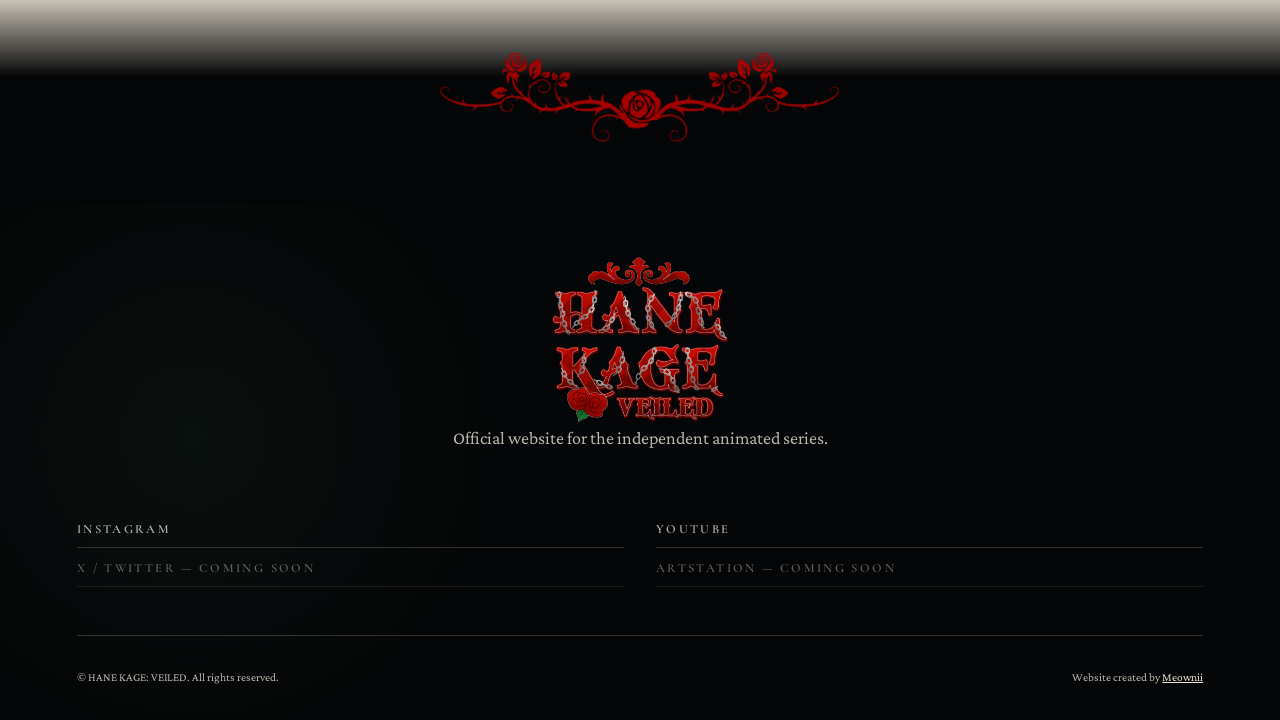
==== commit 4c0263ee: "Add files via upload" ====
--- a/main.html
+++ b/main.html
@@ -151,7 +151,7 @@
             allowfullscreen>
           </iframe>
         </div>
-        <div><span class="eyebrow">Main Film</span><h2>Official Trailer</h2><p>Now available</p><a class="ornament-button" href="https://youtu.be/P8-jnPetMYs?si=Wj8KlohcG8zUuPF5" target="_blank" rel="noopener noreferrer">Watch the trailer</a></div>
+        <div><span class="eyebrow">Main Film</span><h2>Official Trailer</h2><p>Now available</p><a class="ornament-button" href="https://youtu.be/P8-jnPetMYs?si=Wj8KlohcG8zUuPF5" target="_blank" rel="noopener noreferrer">Watch on YouTube</a></div>
       </div>
       <div class="teaser-list">
         <div><span>01</span><strong>Official Trailer</strong><em>Now available</em></div>
--- a/css/style.css
+++ b/css/style.css
@@ -1546,7 +1546,7 @@
 /* HOME ART — large desktop presentation with a soft dark lower fade. */
 @media (min-width: 981px) {
   .home-page {
-    --home-hero-height: max(105svh, clamp(1080px, 88vw, 1600px));
+    --home-hero-height: max(100svh, clamp(820px, 65vw, 1150px));
     --home-side-panel: clamp(400px, 27vw, 470px);
   }
 
@@ -1561,10 +1561,9 @@
 
   .home-page .hero__keyvisual {
     z-index: 1;
-    object-fit: contain;
-    object-position: left center;
-    transform: scale(1.065);
-    transform-origin: left center;
+    object-fit: cover;
+    object-position: center;
+    transform: none;
   }
 
   .home-page .hero__visual::after {
